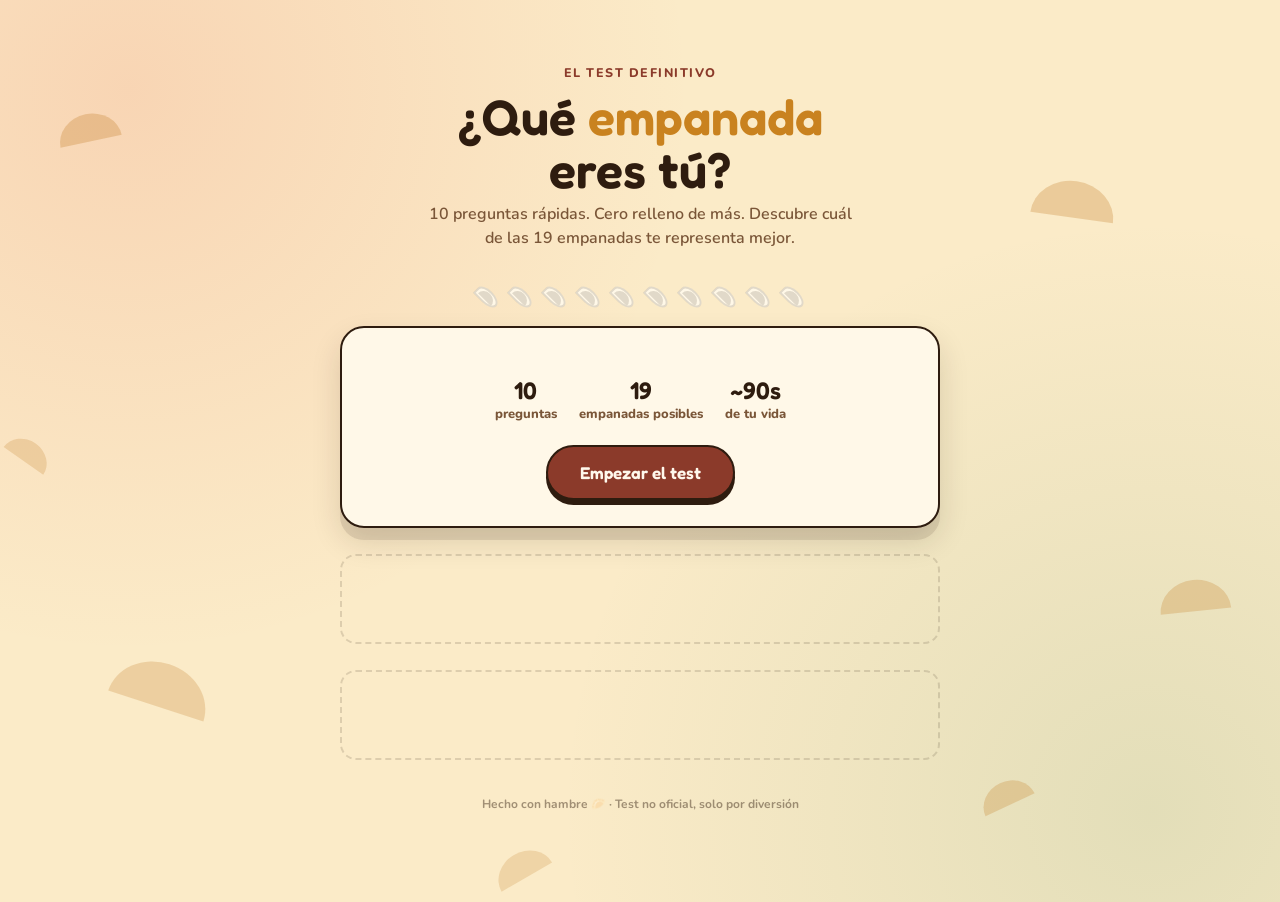
==== index.html @ f6550d1b "Add files via upload" ====
<!DOCTYPE html>
<html lang="es">

<head>
  <meta charset="UTF-8">
  <meta name="viewport" content="width=device-width, initial-scale=1.0">

  <!-- SEO básico -->
  <title>¿Qué empanada eres? | Test rápido de personalidad</title>
  <meta name="description" content="Responde 10 preguntas rápidas y descubre cuál de las 19 empanadas venezolanas eres. Test gratis, sin registro.">
  <meta name="robots" content="index, follow">
  <!-- REEMPLAZA con tu URL real de GitHub Pages -->
  <link rel="canonical" href="https://mrsot0.github.io/test-empanadas/">

  <!-- 💡 ICONOS: Logo en la pestaña y miniatura de búsqueda en Google -->
  <!-- Favicon estándar para la pestaña -->
  <link rel="icon" type="image/x-icon" href="src/favicon.ico">
  <!-- Imagen PNG de alta resolución (mínimo 192x192) que Google usa para la miniatura al buscar -->
  <link rel="icon" type="image/webp" sizes="192x192" href="src/sublogo.webp">
  <!-- Icono para dispositivos Apple -->
  <link rel="apple-touch-icon" href="src/sublogo.webp">

  <!-- Open Graph (WhatsApp, Facebook, etc.) -> Usar rutas absolutas completas -->
  <meta property="og:type" content="website">
  <meta property="og:title" content="¿Qué empanada eres? | Test rápido">
  <meta property="og:description" content="10 preguntas. 19 empanadas posibles. Descubre cuál eres tú.">
  <meta property="og:image" content="https://mrsot0.github.io/test-empanadas/src/og-image.jpg">
  <meta property="og:url" content="https://mrsot0.github.io/test-empanadas/">
  <meta property="og:locale" content="es_VE">

  <!-- Twitter/X Card -->
  <meta name="twitter:card" content="summary_large_image">
  <meta name="twitter:title" content="¿Qué empanada eres?">
  <meta name="twitter:description" content="Test rápido: 10 preguntas, 19 empanadas posibles.">
  <meta name="twitter:image" content="https://mrsot0.github.io/test-empanadas/src/sublogo.webp">

  <!-- Datos estructurados para Google -->
  <script type="application/ld+json">
  {
    "@context": "https://schema.org",
    "@type": "Quiz",
    "name": "¿Qué empanada eres?",
    "description": "Test de personalidad con 10 preguntas para descubrir qué empanada venezolana eres.",
    "inLanguage": "es"
  }
  </script>

  <meta name="google-site-verification" content="AqgWyZ70Gdfn_BX1DehMqq_lkhE69ASDAyVNc72_XP0" />

  <link rel="preconnect" href="https://fonts.googleapis.com">
  <link href="https://fonts.googleapis.com/css2?family=Fredoka:wght@500;600;700&family=Nunito:wght@400;600;700;800&display=swap" rel="stylesheet">
  <link rel="stylesheet" href="css/styles.css">
</head>

<body>

<div class="wrap">

  <header class="hero">
    <div class="eyebrow">El test definitivo</div>
    <h1>¿Qué <em>empanada</em><br>eres tú?</h1>
    <p class="sub">10 preguntas rápidas. Cero relleno de más. Descubre cuál de las 19 empanadas te representa mejor.</p>
  </header>

  <!-- Progreso, estilo repulgue -->
  <div class="repulgue" id="repulgue" aria-hidden="true"></div>

  <main>

    <section class="start" id="screen-start">
      <div class="card">
        <div class="facts">
          <div class="fact"><b>10</b>preguntas</div>
          <div class="fact"><b>19</b>empanadas posibles</div>
          <div class="fact"><b>~90s</b>de tu vida</div>
        </div>
        <button class="btn-primary" id="btn-start">Empezar el test</button>
      </div>
    </section>

    <section class="hidden" id="screen-quiz">
      <div class="card">
        <div class="qcount" id="qcount">Pregunta 1 de 10</div>
        <h2 class="question" id="qtext"></h2>
        <div class="options" id="qoptions"></div>
        <div class="backrow">
          <button class="link-btn hidden" id="btn-back">← Pregunta anterior</button>
        </div>
      </div>
    </section>

    <!-- Anuncio 1: aquí va tu bloque de AdSense u otro proveedor -->
    <div class="ad-slot" id="ad-slot-1">
      <script>
        atOptions = {
          'key' : '608aa8c3456d69749b365cc5ae50fd4a',
          'format' : 'iframe',
          'height' : 90,
          'width' : 728,
          'params' : {}
        };
      </script>
      <script src="https://www.highperformanceformat.com/608aa8c3456d69749b365cc5ae50fd4a/invoke.js"></script>
    </div>

    <section class="hidden result" id="screen-result">
      <div class="card">
        <div class="result-media">
          <img src="" alt="Tu empanada" class="result-img" id="r-img">
        </div>
        
        <div class="result-eyebrow">Eres...</div>
        <div class="result-name" id="r-name"></div>
        <div class="result-match" id="r-match"></div>
        <p class="result-desc" id="r-desc"></p>
        
        <div class="result-actions">
          <button class="btn-primary" id="btn-copy">Copiar resultado</button>
          <button class="btn-secondary" id="btn-restart">Repetir el test</button>
        </div>

        <div class="share-title">¡Comparte tu empanada!</div>
        <div class="share-buttons">
          <a href="#" id="share-wa" target="_blank" class="share-btn wa" rel="noopener">WhatsApp</a>
          <a href="#" id="share-fb" target="_blank" class="share-btn fb" rel="noopener">Facebook</a>
          <a href="#" id="share-tw" target="_blank" class="share-btn tw" rel="noopener">X / Twitter</a>
        </div>
      </div>
    </section>

    <!-- Anuncio 2 -->
    <div class="ad-slot" id="ad-slot-2">
      <script>
        atOptions = {
          'key' : '608aa8c3456d69749b365cc5ae50fd4a',
          'format' : 'iframe',
          'height' : 90,
          'width' : 728,
          'params' : {}
        };
      </script>
      <script src="https://www.highperformanceformat.com/608aa8c3456d69749b365cc5ae50fd4a/invoke.js"></script>
    </div>
    

  </main>

  <footer>Hecho con hambre 🥟 · Test no oficial, solo por diversión</footer>
</div>

<script src="js/data.js"></script>
<script src="js/quiz.js"></script>
</body>

<!-- Ícono de empanada reutilizable -->
<svg style="display:none">
  <symbol id="empanada-icon" viewBox="0 0 60 28">
    <path fill="currentColor" d="M5,24 A25,22 0 0 1 55,24 Z"/>
  </symbol>
</svg>

<!-- Fondo animado -->
<div class="bg-empanadas" aria-hidden="true">
  <svg class="floaty f1"><use href="#empanada-icon"/></svg>
  <svg class="floaty f2"><use href="#empanada-icon"/></svg>
  <svg class="floaty f3"><use href="#empanada-icon"/></svg>
  <svg class="floaty f4"><use href="#empanada-icon"/></svg>
  <svg class="floaty f5"><use href="#empanada-icon"/></svg>
  <svg class="floaty f6"><use href="#empanada-icon"/></svg>
  <svg class="floaty f7"><use href="#empanada-icon"/></svg>
  <svg class="floaty f8"><use href="#empanada-icon"/></svg>
</div>

</html>
---- css/styles.css ----
:root{
  --cream: #FBEBC8;
  --cream-light: #FFF8E8;
  --brown: #2E1C0F;
  --brown-soft: #7a5638;
  --red: #8B3A2A;
  --green: #6B8352;
  --gold: #E8A33D;
  --gold-deep: #C9821F;
  --line: rgba(46,28,15,0.14);
  --radius: 24px;
  --shadow: 0 12px 0 rgba(46,28,15,0.10), 0 14px 30px rgba(46,28,15,0.14);
}

*{box-sizing:border-box;}

html{scroll-behavior:smooth;}

body{
  margin:0;
  background:
    radial-gradient(circle at 10% 10%, rgba(232,80,58,0.14), transparent 40%),
    radial-gradient(circle at 90% 90%, rgba(79,143,91,0.14), transparent 42%),
    var(--cream);
  color:var(--brown);
  font-family:'Nunito', sans-serif;
  min-height:100vh;
  display:flex;
  flex-direction:column;
  align-items:center;
}
.wrap{
  width:100%;
  max-width:640px;
  padding:28px 20px 60px;
}
header.hero{
  text-align:center;
  padding:36px 0 18px;
}
.eyebrow{
  font-family:'Nunito', sans-serif;
  font-weight:800;
  letter-spacing:.12em;
  text-transform:uppercase;
  font-size:12.5px;
  color:var(--red);
}
h1{
  font-family:'Fredoka', sans-serif;
  font-weight:600;
  font-size:clamp(32px, 8vw, 50px);
  line-height:1.05;
  margin:10px 0 6px;
}
h1 em{
  font-style:normal;
  font-weight:600;
  color:var(--gold-deep);
}
.sub{
  font-size:16px;
  color:var(--brown-soft);
  font-weight:600;
  max-width:440px;
  margin:0 auto;
  line-height:1.5;
}

/* Repulgue = borde de la empanada, usado como divisor y barra de progreso */
.repulgue{
  display:flex;
  justify-content:center;
  gap:6px;
  margin:22px 0;
  padding:0 4px;
}
.repulgue .fold{
  width:16px;
  height:16px;
  border-radius:50% 50% 50% 0;
  background:var(--cream-light);
  border:2px solid var(--line);
  transform:rotate(45deg);
  transition:background .25s ease, border-color .25s ease, transform .3s ease;
  flex:0 0 auto;
}
.repulgue .fold.done{
  background:var(--gold);
  border-color:var(--gold-deep);
}
.repulgue .fold.current{
  border-color:var(--red);
  transform:rotate(45deg) scale(1.2);
}

main{width:100%;}

.card{
  background:var(--cream-light);
  border:2px solid var(--brown);
  border-radius:var(--radius);
  box-shadow:var(--shadow);
  padding:30px 26px 26px;
}

.qcount{
  font-family:'Nunito',sans-serif;
  font-weight:800;
  font-size:12.5px;
  letter-spacing:.1em;
  text-transform:uppercase;
  color:var(--brown-soft);
  margin-bottom:10px;
}
.question{
  font-family:'Fredoka', sans-serif;
  font-weight:600;
  font-size:clamp(21px,4.6vw,27px);
  line-height:1.3;
  margin:0 0 20px;
}
.options{
  display:flex;
  flex-direction:column;
  gap:12px;
}
.opt{
  text-align:left;
  background:#fff;
  border:2px solid var(--line);
  border-radius:14px;
  padding:14px 16px;
  font-family:'Nunito',sans-serif;
  font-size:15.5px;
  font-weight:700;
  color:var(--brown);
  cursor:pointer;
  transition:border-color .15s ease, background .15s ease, transform .1s ease, box-shadow .15s ease;
}
.opt:hover{
  border-color:var(--gold-deep);
  background:#fffaf0;
  transform:translateY(-2px);
  box-shadow:0 4px 0 rgba(51,32,15,0.08);
}
.opt:active{transform:translateY(0px); box-shadow:none;}
.opt:focus-visible{
  outline:3px solid var(--red);
  outline-offset:2px;
}
.opt.picked{
  border-color:var(--red);
  background: linear-gradient(0deg, rgba(232,80,58,0.08), rgba(232,80,58,0.08)), #fff;
}

.backrow{
  margin-top:18px;
  display:flex;
  justify-content:flex-start;
}
.link-btn{
  background:none;
  border:none;
  font-family:'Nunito',sans-serif;
  font-weight:800;
  font-size:13.5px;
  color:var(--brown-soft);
  cursor:pointer;
  padding:6px 2px;
  text-decoration:underline;
  text-underline-offset:3px;
}
.link-btn:focus-visible{outline:2px solid var(--red);}

/* Pantalla de inicio */
.start .card{text-align:center;}
.start .facts{
  display:flex;
  justify-content:center;
  gap:22px;
  margin:18px 0 22px;
  flex-wrap:wrap;
}
.fact{
  font-family:'Nunito',sans-serif;
  font-size:13px;
  color:var(--brown-soft);
  font-weight:800;
}
.fact b{
  display:block;
  font-family:'Fredoka',sans-serif;
  font-size:24px;
  color:var(--brown);
  font-weight:600;
}
.btn-primary{
  background:var(--red);
  color:#fff8ec;
  border:2px solid var(--brown);
  font-family:'Fredoka',sans-serif;
  font-weight:600;
  font-size:17px;
  padding:15px 32px;
  border-radius:999px;
  cursor:pointer;
  box-shadow:0 5px 0 var(--brown);
  transition:transform .12s ease, box-shadow .12s ease;
}
.btn-primary:hover{transform:translateY(-2px); box-shadow:0 7px 0 var(--brown);}
.btn-primary:active{transform:translateY(3px); box-shadow:0 2px 0 var(--brown);}
.btn-primary:focus-visible{outline:3px solid var(--green); outline-offset:3px;}

/* Resultado */
.result .card{text-align:center;}
.result-emoji{font-size:68px; line-height:1; margin-bottom:6px;}
.result-eyebrow{
  font-family:'Nunito',sans-serif;
  font-weight:800;
  letter-spacing:.12em;
  text-transform:uppercase;
  font-size:12px;
  color:var(--green);
}
.result-name{
  font-family:'Fredoka',sans-serif;
  font-weight:600;
  font-size:clamp(30px,7vw,44px);
  margin:6px 0 4px;
}
.result-match{
  font-family:'Nunito',sans-serif;
  font-size:13.5px;
  font-weight:800;
  color:var(--gold-deep);
  margin-bottom:16px;
}
.result-desc{
  font-size:16.5px;
  font-weight:600;
  line-height:1.6;
  color:var(--brown);
  max-width:460px;
  margin:0 auto 22px;
}
.result-actions{
  display:flex;
  justify-content:center;
  gap:12px;
  flex-wrap:wrap;
}
.btn-secondary{
  background:#fff;
  border:2px solid var(--brown);
  color:var(--brown);
  font-family:'Fredoka',sans-serif;
  font-weight:600;
  font-size:15px;
  padding:12px 22px;
  border-radius:999px;
  cursor:pointer;
  box-shadow:0 4px 0 var(--brown);
  transition:transform .12s ease, box-shadow .12s ease;
}
.btn-secondary:hover{transform:translateY(-2px); box-shadow:0 6px 0 var(--brown);}
.btn-secondary:active{transform:translateY(2px); box-shadow:0 1px 0 var(--brown);}
.btn-secondary:focus-visible{outline:3px solid var(--red);}

/* Espacios de anuncios */
.ad-slot{
  width:100%;
  margin:26px 0;
  padding:14px;
  border:2px dashed var(--line);
  border-radius:16px;
  text-align:center;
  font-family:'Nunito',sans-serif;
  font-weight:700;
  font-size:11.5px;
  letter-spacing:.06em;
  text-transform:uppercase;
  color:rgba(51,32,15,0.4);
  min-height:90px;
  display:flex;
  align-items:center;
  justify-content:center;
}

footer{
  text-align:center;
  font-family:'Nunito',sans-serif;
  font-weight:700;
  font-size:12px;
  color:rgba(51,32,15,0.45);
  padding:10px 20px 30px;
}

@media (prefers-reduced-motion: reduce){
  *{transition:none !important; scroll-behavior:auto !important;}
}

.hidden{display:none !important;}


.bg-empanadas{
  position:fixed;
  inset:0;
  overflow:hidden;
  z-index:-1;
  pointer-events:none;
}
.floaty{
  position:absolute;
  width:90px;
  height:auto;
  color:#C98A3B;      /* color empanada fijo, no depende del tema */
  animation: drift 22s ease-in-out infinite alternate;
}
.floaty path{ fill: currentColor; }

.f1{ top:6%;  left:4%;  width:75px;  opacity:.34; transform:rotate(-12deg);  animation-duration:19s; }
.f2{ top:68%; left:8%;  width:120px; opacity:.28; transform:rotate(18deg);   animation-duration:26s; animation-delay:-4s; }
.f3{ top:14%; left:80%; width:100px; opacity:.32; transform:rotate(8deg);    animation-duration:23s; animation-delay:-9s; }
.f4{ top:80%; left:76%; width:65px;  opacity:.30; transform:rotate(-25deg); animation-duration:20s; animation-delay:-2s; }
.f5{ top:42%; left:0%;  width:58px;  opacity:.26; transform:rotate(35deg);  animation-duration:28s; animation-delay:-12s; }
.f6{ top:58%; left:90%; width:85px;  opacity:.30; transform:rotate(-6deg);  animation-duration:24s; animation-delay:-7s; }
.f7{ top:30%; left:42%; width:50px;  opacity:.20; transform:rotate(15deg);  animation-duration:21s; animation-delay:-15s; }
.f8{ top:88%; left:38%; width:70px;  opacity:.24; transform:rotate(-30deg); animation-duration:25s; animation-delay:-6s; }

@keyframes drift{
  0%   { transform: translate(0,0) rotate(0deg); }
  50%  { transform: translate(18px,-26px) rotate(8deg); }
  100% { transform: translate(-14px,16px) rotate(-6deg); }
}

/* Progreso con íconos de empanada en vez de puntos */
.repulgue{
  display:flex;
  justify-content:center;
  gap:8px;
  margin:22px 0;
  padding:0 4px;
  flex-wrap:wrap;
}
.repulgue .fold{
  width:26px;
  height:auto;
  color: var(--line);
  transition: color .3s ease, transform .3s ease;
}
.repulgue .fold path{
  fill: currentColor;
  stroke: var(--brown-soft);
  stroke-width: 1.5;
}
.repulgue .fold.done{
  color: var(--gold);
}
.repulgue .fold.done path{ stroke: var(--gold-deep); }
.repulgue .fold.current{
  color: var(--red);
  transform: scale(1.25);
}
.repulgue .fold.current path{ stroke: var(--brown); }

@media (prefers-reduced-motion: reduce){
  .floaty{ animation: none !important; }

}


/* Sección de compartir en resultados */
.share-title {
  text-align: center;
  font-family: 'Fredoka', sans-serif;
  font-weight: 600;
  font-size: 16px;
  margin: 24px 0 12px;
  color: var(--brown-soft);
}

.share-buttons {
  display: flex;
  justify-content: center;
  gap: 10px;
  flex-wrap: wrap;
}

.share-btn {
  font-family: 'Fredoka', sans-serif;
  font-weight: 600;
  font-size: 14px;
  text-decoration: none;
  padding: 10px 18px;
  border-radius: 999px;
  border: 2px solid var(--brown);
  color: #fff;
  cursor: pointer;
  box-shadow: 0 4px 0 var(--brown);
  transition: transform .12s ease, box-shadow .12s ease;
}

.share-btn:hover {
  transform: translateY(-2px);
}

.share-btn:active {
  transform: translateY(2px);
  box-shadow: 0 1px 0 var(--brown);
}

/* Colores de marca adaptados a la paleta */
.share-btn.wa { background-color: #25D366; color: #fff; }
.share-btn.fb { background-color: #1877F2; color: #fff; }
.share-btn.tw { background-color: #000000; color: #fff; } /* Estilo X moderno */


/* Contenedor centrado para la imagen de la empanada */
.result-media {
  margin: 0 auto 20px auto;
  display: flex;
  justify-content: center;
  align-items: center;
  width: 100%;
}

/* Tamaño fijo controlado y responsivo para la empanada */
.result-img {
  width: 100%;
  /* Tamaño máximo ideal: compacto en escritorio, adaptable en móviles */
  max-width: 200px; 
  height: 200px; /* Forzamos un formato cuadrado uniforme */
  
  border-radius: 20px; /* Bordes redondeados en armonía con tus tarjetas */
  border: 3px solid var(--brown); /* Línea externa característica del estilo */
  box-shadow: 0 6px 0 rgba(46, 28, 15, 0.12); /* Sombra plana (flat design) */
  
  /* Evita que la imagen se deforme al forzar el alto y ancho */
  object-fit: cover; 
  object-position: center;
  
  background-color: var(--cream-light); /* Fondo de seguridad mientras carga */
  transition: transform 0.3s ease;
}

/* Efecto sutil al pasar el cursor (solo desktop) */
.result-img:hover {
  transform: scale(1.03);
}
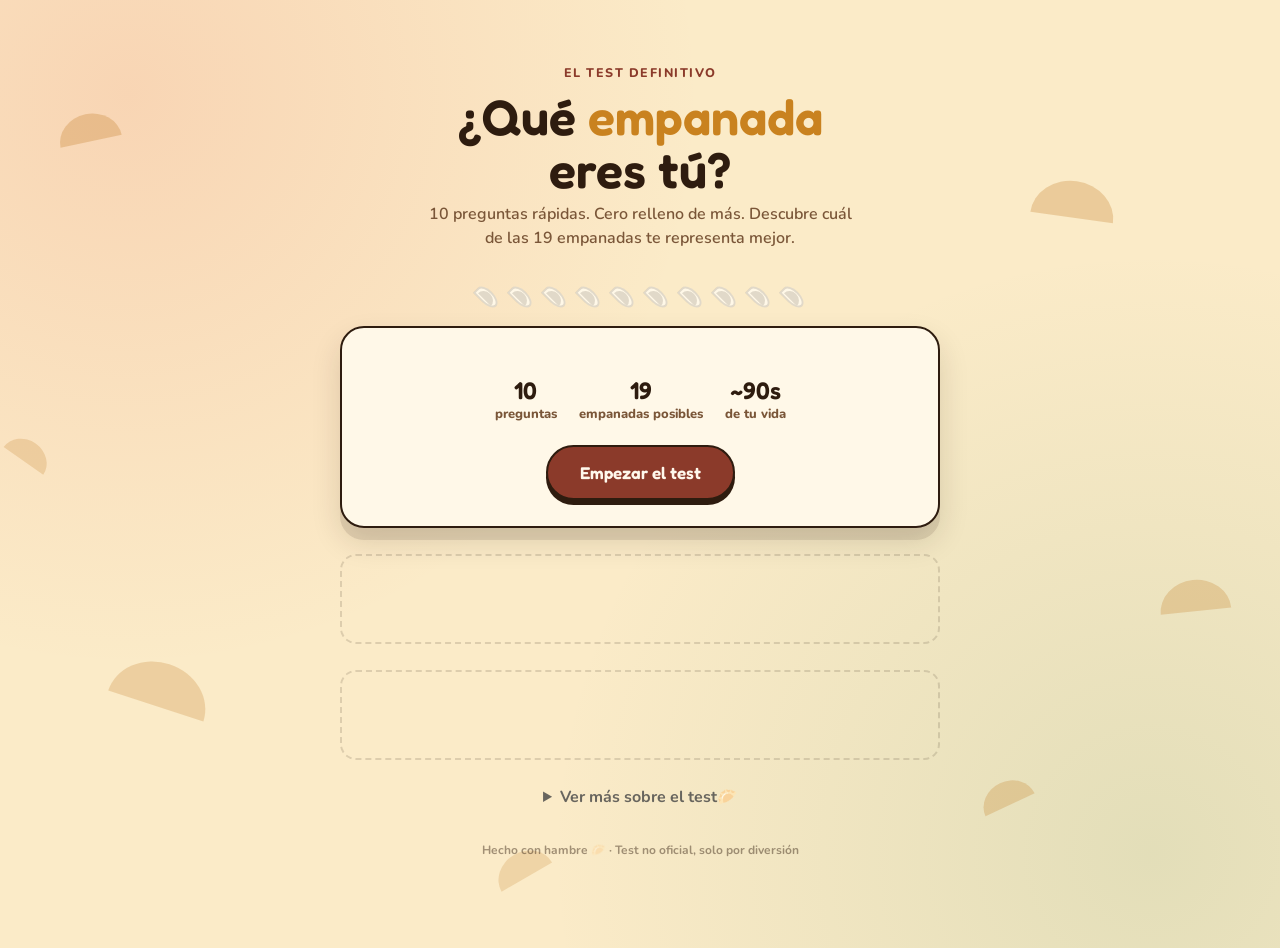
==== commit 56924ef4: "Add files via upload" ====
--- a/index.html
+++ b/index.html
@@ -7,7 +7,7 @@
 
   <!-- SEO básico -->
   <title>¿Qué empanada eres? | Test rápido de personalidad</title>
-  <meta name="description" content="Responde 10 preguntas rápidas y descubre cuál de las 19 empanadas venezolanas eres. Test gratis, sin registro.">
+  <meta name="description" content="¿Quieres saber qué empanada soy? Responde este divertido test de personalidad de 10 preguntas y descubre cuál de las 19 empanadas venezolanas eres.">
   <meta name="robots" content="index, follow">
   <!-- REEMPLAZA con tu URL real de GitHub Pages -->
   <link rel="canonical" href="https://mrsot0.github.io/test-empanadas/">
@@ -16,15 +16,17 @@
   <!-- Favicon estándar para la pestaña -->
   <link rel="icon" type="image/x-icon" href="src/favicon.ico">
   <!-- Imagen PNG de alta resolución (mínimo 192x192) que Google usa para la miniatura al buscar -->
-  <link rel="icon" type="image/webp" sizes="192x192" href="src/sublogo.webp">
+  <link rel="icon" type="image/webp" sizes="192x192" href="src/favicon192x192.png">
   <!-- Icono para dispositivos Apple -->
-  <link rel="apple-touch-icon" href="src/sublogo.webp">
+  <link rel="apple-touch-icon" href="src/favicon192x192.png">
+
+  <link rel="icon" type="image/png" sizes="32x32" href="src/favicon.png">
 
   <!-- Open Graph (WhatsApp, Facebook, etc.) -> Usar rutas absolutas completas -->
   <meta property="og:type" content="website">
-  <meta property="og:title" content="¿Qué empanada eres? | Test rápido">
-  <meta property="og:description" content="10 preguntas. 19 empanadas posibles. Descubre cuál eres tú.">
-  <meta property="og:image" content="https://mrsot0.github.io/test-empanadas/src/og-image.jpg">
+  <meta property="og:title" content="¿Qué empanada eres? | Test de Personalidad Venezolano">
+  <meta property="og:description" content="Un divertido juego interactivo de 10 preguntas para descubrir cuál de las 19 empanadas venezolanas se adapta mejor a tu forma de ser.">
+  <meta property="og:image" content="https://mrsot0.github.io/test-empanadas/src/favicon192x192.png">
   <meta property="og:url" content="https://mrsot0.github.io/test-empanadas/">
   <meta property="og:locale" content="es_VE">
 
@@ -32,16 +34,25 @@
   <meta name="twitter:card" content="summary_large_image">
   <meta name="twitter:title" content="¿Qué empanada eres?">
   <meta name="twitter:description" content="Test rápido: 10 preguntas, 19 empanadas posibles.">
-  <meta name="twitter:image" content="https://mrsot0.github.io/test-empanadas/src/sublogo.webp">
+  <meta name="twitter:image" content="https://mrsot0.github.io/test-empanadas/src/favicon192x192.png">
 
   <!-- Datos estructurados para Google -->
   <script type="application/ld+json">
-  {
+    {
     "@context": "https://schema.org",
     "@type": "Quiz",
-    "name": "¿Qué empanada eres?",
-    "description": "Test de personalidad con 10 preguntas para descubrir qué empanada venezolana eres.",
-    "inLanguage": "es"
+    "name": "¿Qué empanada eres? | Test de Personalidad Venezolano",
+    "description": "Un divertido juego interactivo de 10 preguntas para descubrir cuál de las 19 empanadas venezolanas se adapta mejor a tu forma de ser.",
+    "inLanguage": "es",
+    "author": {
+      "@type": "Person",
+      "name": "mrsot0"
+    },
+    "educationalAlignment": {
+      "@type": "AlignmentObject",
+      "alignmentType": "cultural",
+      "educationalFramework": "Cultura Venezolana"
+    }
   }
   </script>
 
@@ -144,9 +155,14 @@
     
 
   </main>
-
+    <details style="margin: 24px auto; max-width: 600px; font-family: 'Nunito', sans-serif; opacity: 0.8; cursor: pointer; text-align: center;">
+    <summary style="font-weight: 700; color: #444;">Ver más sobre el test🥟</summary>
+    <p style="padding: 12px; font-size: 0.95rem; text-align: left; line-height: 1.5; color: #555; text-align: justify;">
+      La empanada es un pilar de la gastronomía venezolana. Este test de personalidad analiza tus respuestas para emparejarte 
+      con una de las 19 empanadas más icónicas de Venezuela, como la empanada de carne mechada, la clásica de papa, la empanada de camarón, pabellón o incluso ¡la mítica empanada de aire!
+    </p>
+  </details>
   <footer>Hecho con hambre 🥟 · Test no oficial, solo por diversión</footer>
-</div>
 
 <script src="js/data.js"></script>
 <script src="js/quiz.js"></script>
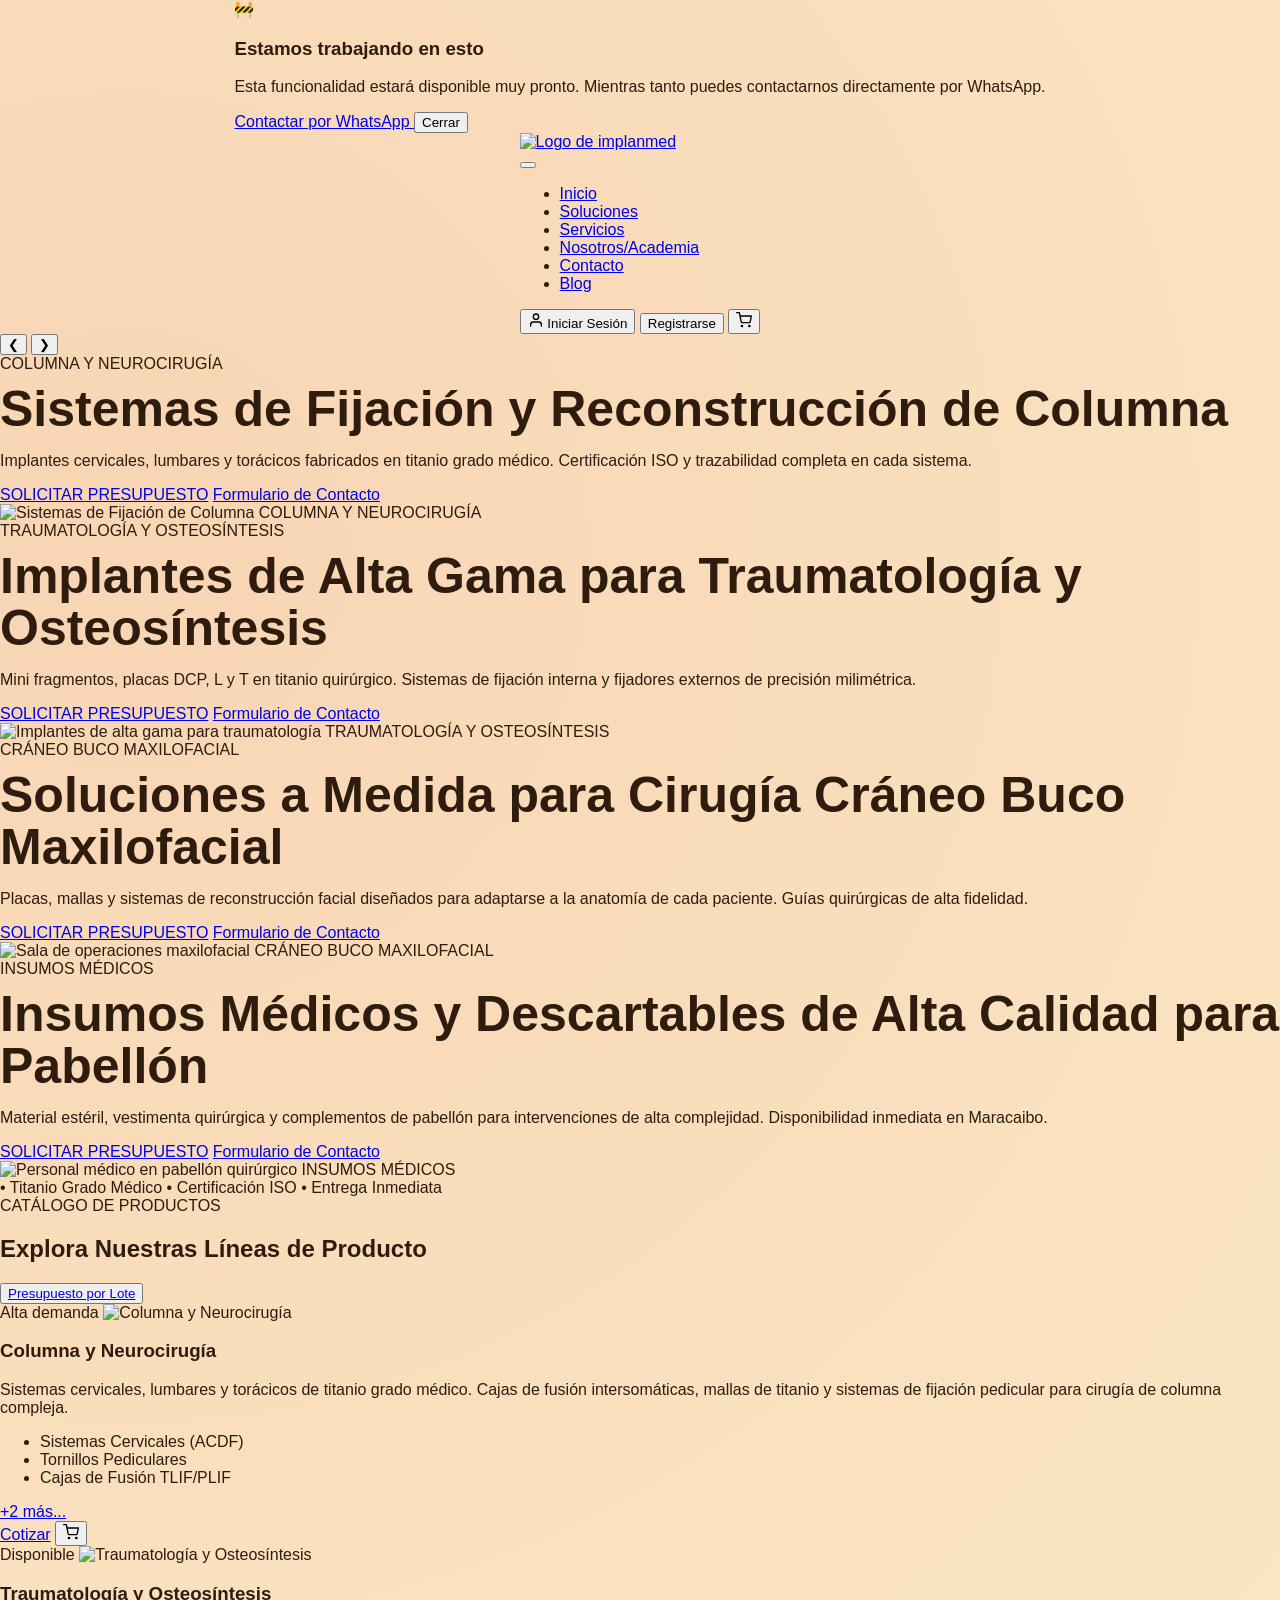
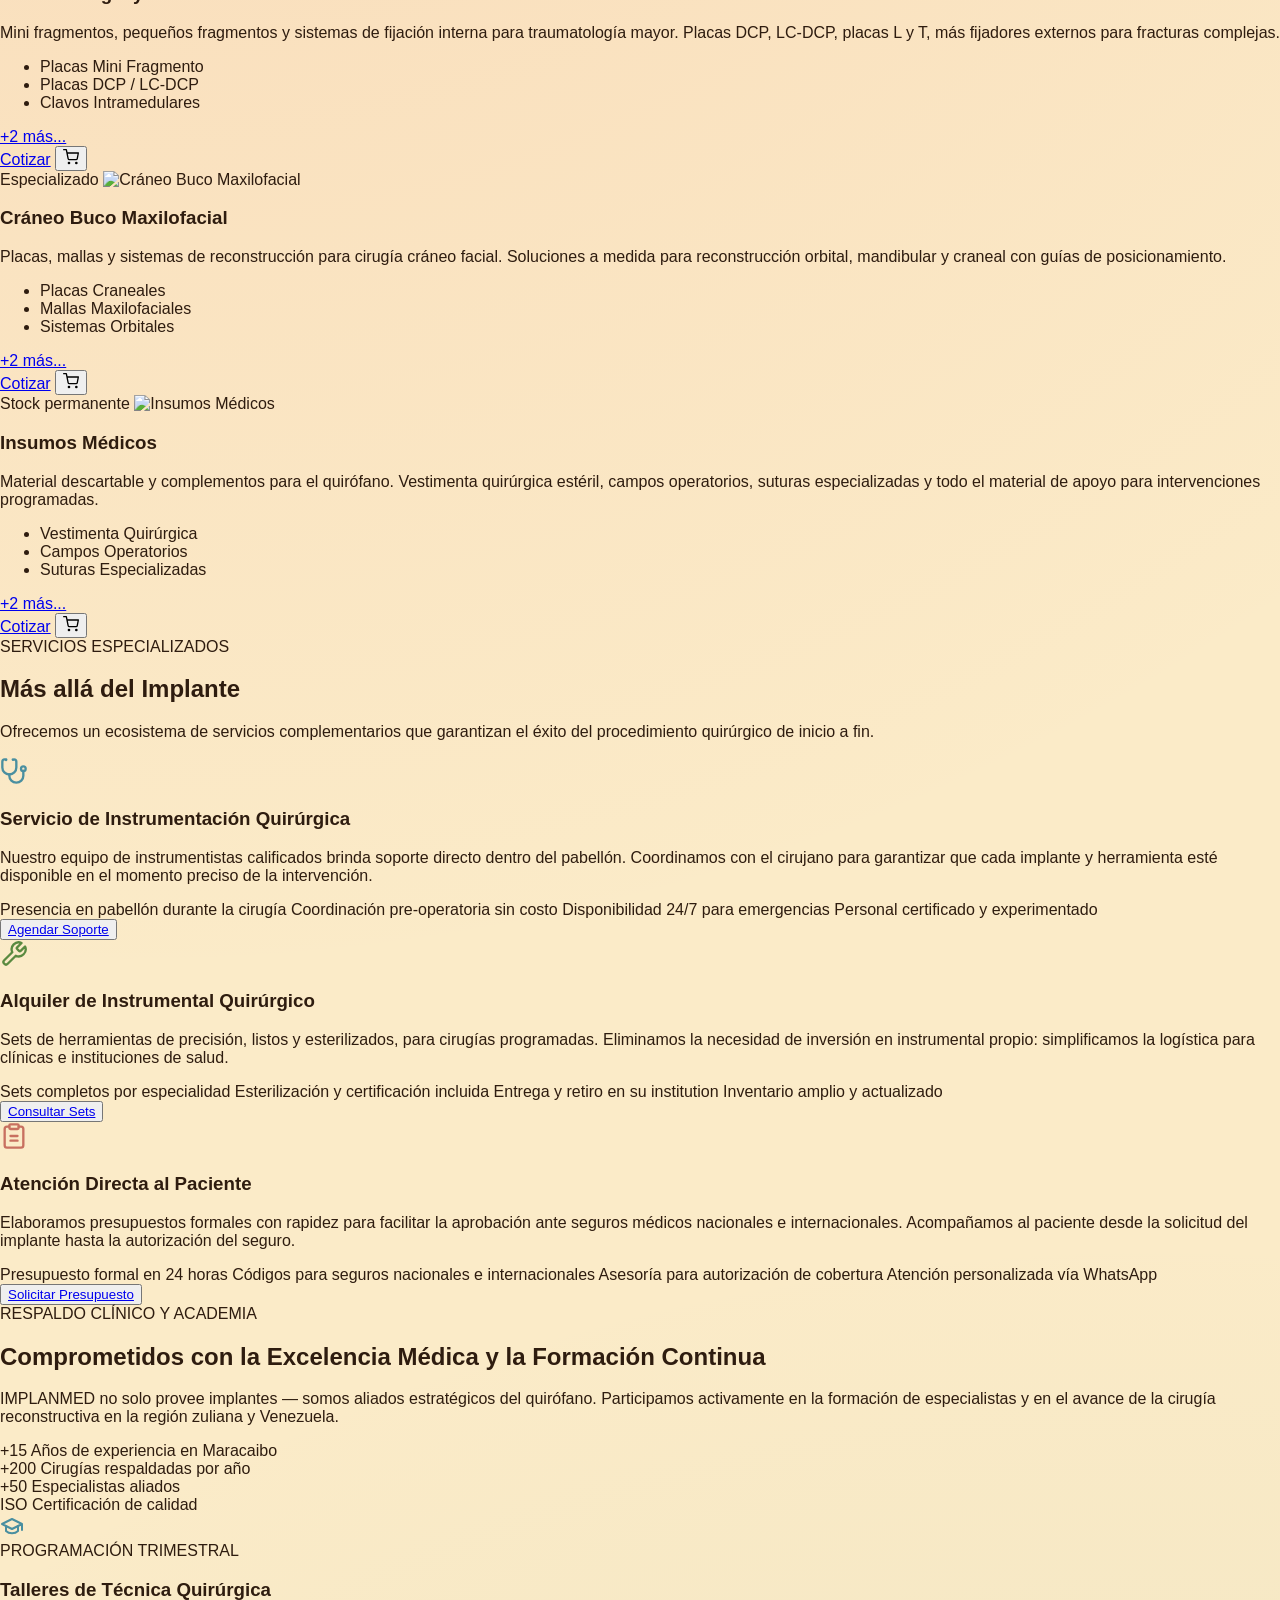
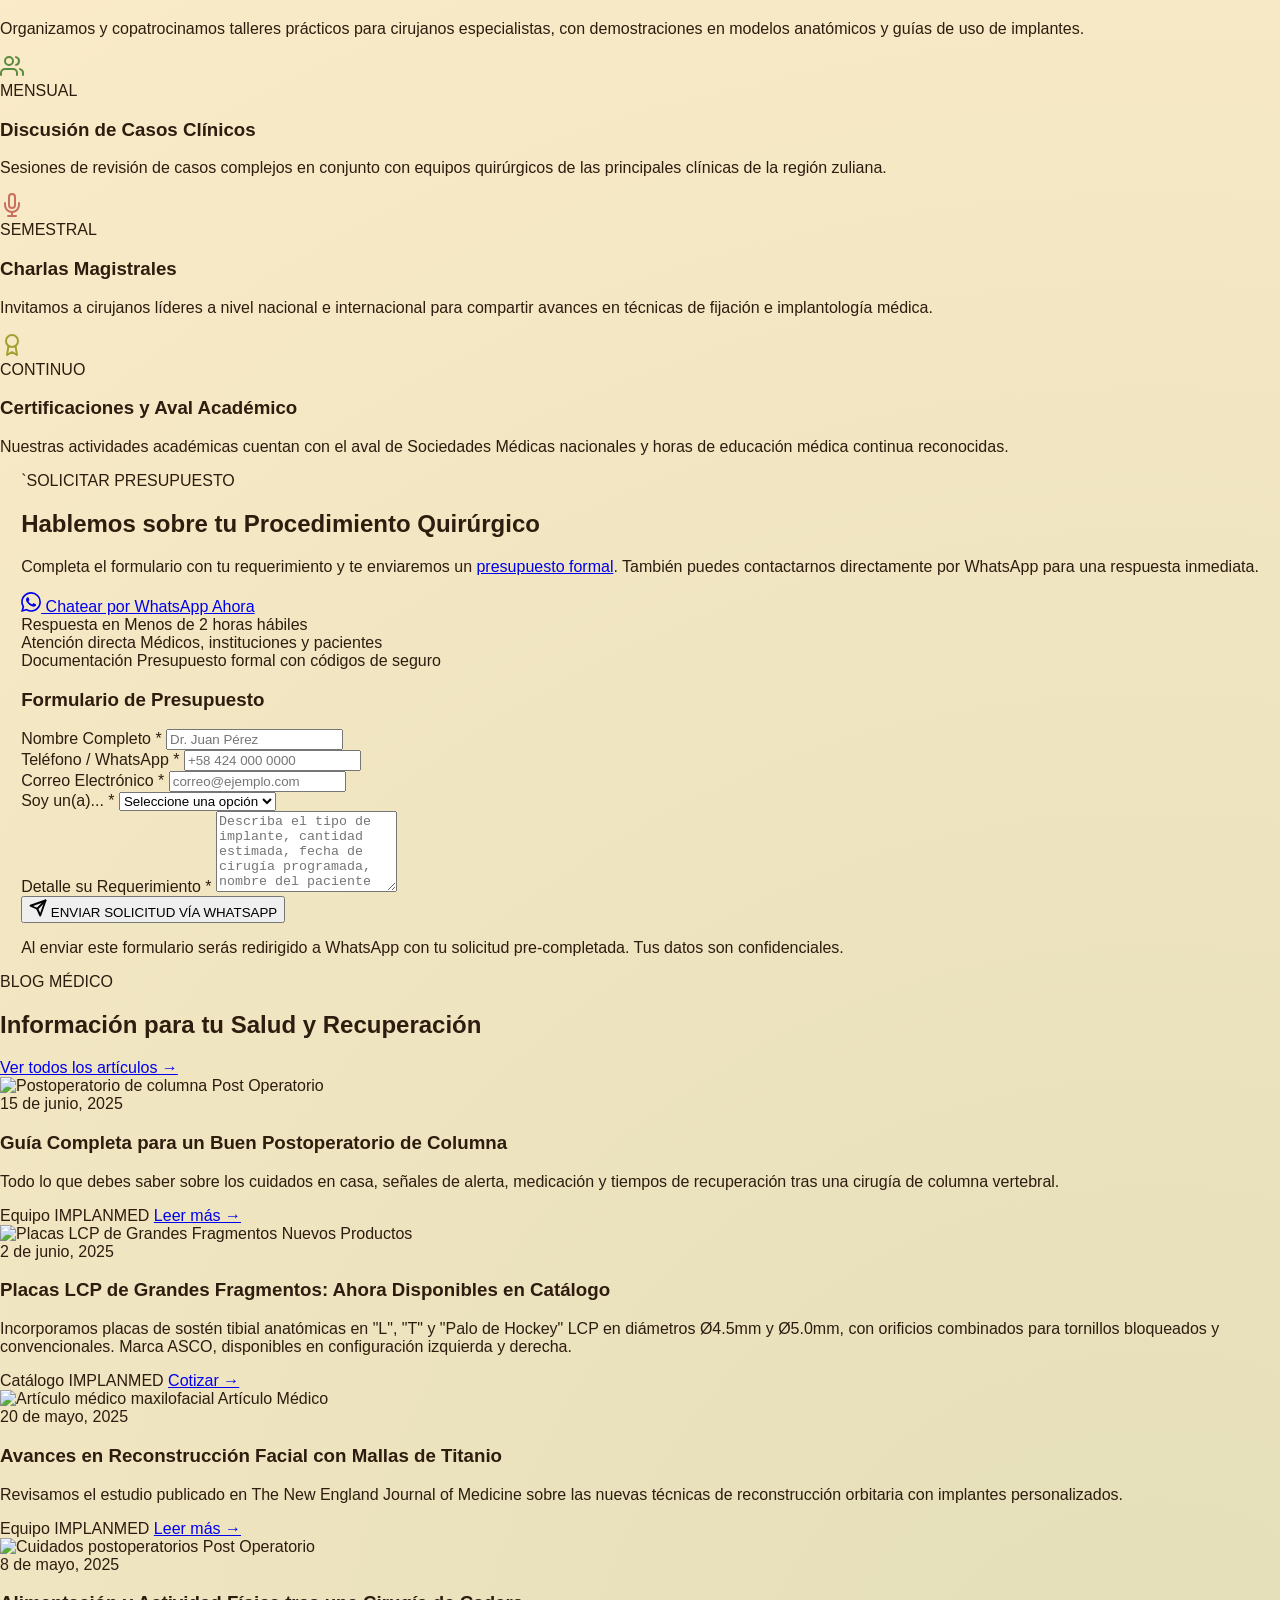
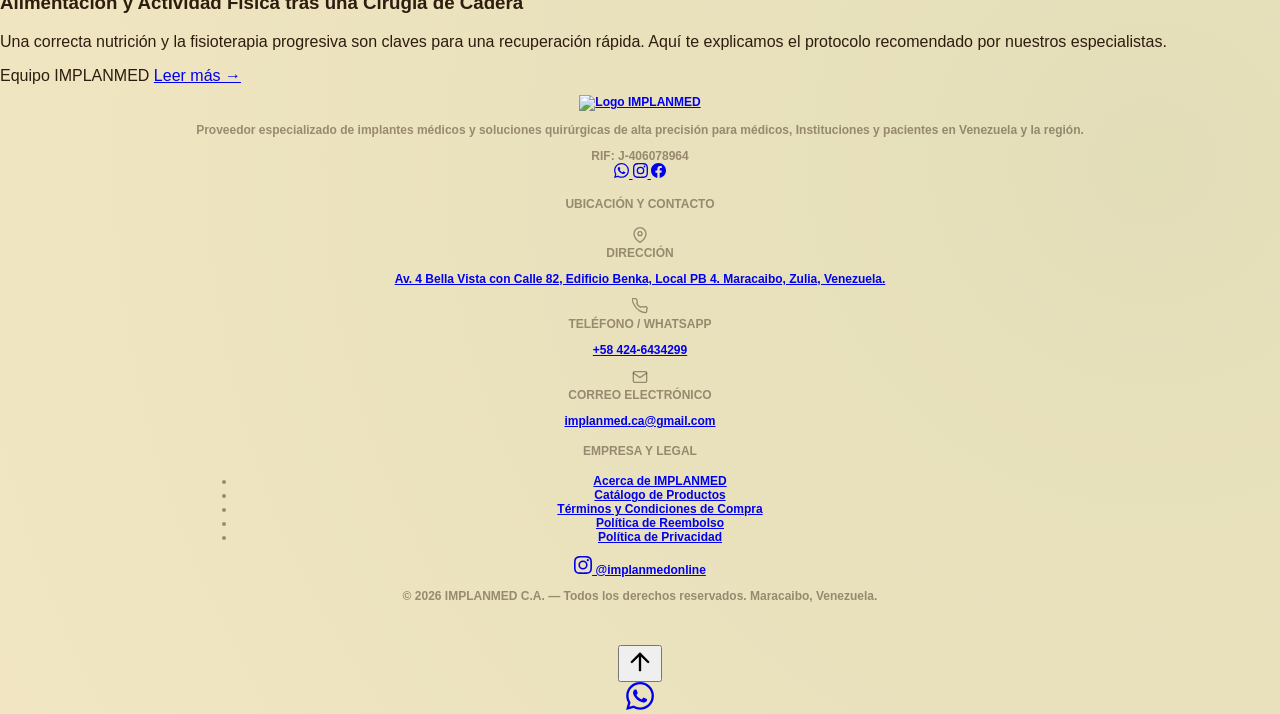
==== commit 5e3c5578: "Add files via upload" ====
--- a/index.html
+++ b/index.html
@@ -1,190 +1,830 @@
 <!DOCTYPE html>
 <html lang="es">
-
 <head>
-  <meta charset="UTF-8">
-  <meta name="viewport" content="width=device-width, initial-scale=1.0">
-
-  <!-- SEO básico -->
-  <title>¿Qué empanada eres? | Test rápido de personalidad</title>
-  <meta name="description" content="¿Quieres saber qué empanada soy? Responde este divertido test de personalidad de 10 preguntas y descubre cuál de las 19 empanadas venezolanas eres.">
-  <meta name="robots" content="index, follow">
-  <!-- REEMPLAZA con tu URL real de GitHub Pages -->
-  <link rel="canonical" href="https://mrsot0.github.io/test-empanadas/">
-
-  <!-- 💡 ICONOS: Logo en la pestaña y miniatura de búsqueda en Google -->
-  <!-- Favicon estándar para la pestaña -->
-  <link rel="icon" type="image/x-icon" href="src/favicon.ico">
-  <!-- Imagen PNG de alta resolución (mínimo 192x192) que Google usa para la miniatura al buscar -->
-  <link rel="icon" type="image/webp" sizes="192x192" href="src/favicon192x192.png">
-  <!-- Icono para dispositivos Apple -->
-  <link rel="apple-touch-icon" href="src/favicon192x192.png">
-
-  <link rel="icon" type="image/png" sizes="32x32" href="src/favicon.png">
-
-  <!-- Open Graph (WhatsApp, Facebook, etc.) -> Usar rutas absolutas completas -->
-  <meta property="og:type" content="website">
-  <meta property="og:title" content="¿Qué empanada eres? | Test de Personalidad Venezolano">
-  <meta property="og:description" content="Un divertido juego interactivo de 10 preguntas para descubrir cuál de las 19 empanadas venezolanas se adapta mejor a tu forma de ser.">
-  <meta property="og:image" content="https://mrsot0.github.io/test-empanadas/src/favicon192x192.png">
-  <meta property="og:url" content="https://mrsot0.github.io/test-empanadas/">
-  <meta property="og:locale" content="es_VE">
-
-  <!-- Twitter/X Card -->
-  <meta name="twitter:card" content="summary_large_image">
-  <meta name="twitter:title" content="¿Qué empanada eres?">
-  <meta name="twitter:description" content="Test rápido: 10 preguntas, 19 empanadas posibles.">
-  <meta name="twitter:image" content="https://mrsot0.github.io/test-empanadas/src/favicon192x192.png">
-
-  <!-- Datos estructurados para Google -->
-  <script type="application/ld+json">
-    {
-    "@context": "https://schema.org",
-    "@type": "Quiz",
-    "name": "¿Qué empanada eres? | Test de Personalidad Venezolano",
-    "description": "Un divertido juego interactivo de 10 preguntas para descubrir cuál de las 19 empanadas venezolanas se adapta mejor a tu forma de ser.",
-    "inLanguage": "es",
-    "author": {
-      "@type": "Person",
-      "name": "mrsot0"
-    },
-    "educationalAlignment": {
-      "@type": "AlignmentObject",
-      "alignmentType": "cultural",
-      "educationalFramework": "Cultura Venezolana"
-    }
-  }
-  </script>
-
-  <meta name="google-site-verification" content="AqgWyZ70Gdfn_BX1DehMqq_lkhE69ASDAyVNc72_XP0" />
-
-  <link rel="preconnect" href="https://fonts.googleapis.com">
-  <link href="https://fonts.googleapis.com/css2?family=Fredoka:wght@500;600;700&family=Nunito:wght@400;600;700;800&display=swap" rel="stylesheet">
-  <link rel="stylesheet" href="css/styles.css">
+    <meta charset="UTF-8">
+    <meta name="viewport" content="width=device-width, initial-scale=1.0">
+    <link rel="icon" type="image/x-icon" href="img/favicon.ico">
+
+    <!-- SEO BÁSICO -->
+    <title>Implanmed | Implantes Médicos y Quirúrgicos en Venezuela</title>
+    <meta name="description" content="IMPLANMED C.A. — Proveedor especializado de implantes médicos y quirúrgicos en Venezuela. Columna, traumatología, maxilofacial e insumos médicos de alta calidad con certificación ISO.">
+    <meta name="keywords" content="implantes médicos Venezuela, implantes quirúrgicos Maracaibo, columna vertebral, traumatología, osteosíntesis, cráneo maxilofacial, insumos médicos">
+    <meta name="author" content="IMPLANMED C.A.">
+    <meta name="robots" content="index, follow">
+    <link rel="canonical" href="https://mrsot0.github.io/implanmed/">
+
+    <!-- OPEN GRAPH (WhatsApp, redes sociales) -->
+    <meta property="og:title" content="IMPLANMED — Implantes Médicos Quirúrgicos">
+    <meta property="og:description" content="Proveedor especializado de implantes médicos y soluciones quirúrgicas de alta precisión en Venezuela.">
+    <meta property="og:image" content="https://mrsot0.github.io/implanmed/img/favicon.jpg">
+    <meta property="og:image:width" content="1200">
+    <meta property="og:image:height" content="630">
+    <meta property="og:url" content="https://mrsot0.github.io/implanmed/">
+    <meta property="og:type" content="website">
+    <meta property="og:locale" content="es_VE">
+
+    <!-- TWITTER CARD -->
+    <meta name="twitter:card" content="summary_large_image">
+    <meta name="twitter:title" content="IMPLANMED — Implantes Médicos Quirúrgicos">
+    <meta name="twitter:description" content="Implantes médicos y quirúrgicos de alta calidad en Venezuela.">
+    <meta name="twitter:image" content="https://mrsot0.github.io/implanmed/img/logo.webp">
+
+    <!-- ARCHIVOS -->
+    <link rel="stylesheet" href="css/styles.css">
+    <script src="js/script.js" defer></script>
+
+    <meta name="description" content="IMPLANMED C.A. — Proveedor especializado de implantes médicos y quirúrgicos en Venezuela. Columna, traumatología, maxilofacial e insumos médicos con certificación ISO. Maracaibo, Zulia.">
+    <meta property="og:image" content="https://mrsot0.github.io/implanmed/img/favicon.jpg">
 </head>
 
+<!-- POPUP "EN CONSTRUCCIÓN" -->
+<div class="popup-construccion" id="popup-construccion">
+    <div class="popup-construccion-card">
+        <div class="popup-construccion-icono">🚧</div>
+        <h3 class="popup-construccion-titulo">Estamos trabajando en esto</h3>
+        <p class="popup-construccion-texto">Esta funcionalidad estará disponible muy pronto. Mientras tanto puedes contactarnos directamente por WhatsApp.</p>
+        <div class="popup-construccion-botones">
+            <a href="https://wa.me/584246434299" target="_blank" class="popup-btn-whatsapp">
+                Contactar por WhatsApp
+            </a>
+            <button class="popup-btn-cerrar" id="popup-cerrar">Cerrar</button>
+        </div>
+    </div>
+</div>
+
 <body>
-
-<div class="wrap">
-
-  <header class="hero">
-    <div class="eyebrow">El test definitivo</div>
-    <h1>¿Qué <em>empanada</em><br>eres tú?</h1>
-    <p class="sub">10 preguntas rápidas. Cero relleno de más. Descubre cuál de las 19 empanadas te representa mejor.</p>
-  </header>
-
-  <!-- Progreso, estilo repulgue -->
-  <div class="repulgue" id="repulgue" aria-hidden="true"></div>
-
-  <main>
-
-    <section class="start" id="screen-start">
-      <div class="card">
-        <div class="facts">
-          <div class="fact"><b>10</b>preguntas</div>
-          <div class="fact"><b>19</b>empanadas posibles</div>
-          <div class="fact"><b>~90s</b>de tu vida</div>
-        </div>
-        <button class="btn-primary" id="btn-start">Empezar el test</button>
-      </div>
+    <nav class="navbar">
+        <div class="nav-logo">
+            <a href="index.html">
+                <img src="img/logo.webp" alt="Logo de implanmed" class="logo" width="160" height="50">
+            </a> 
+        </div>
+
+        <button class="nav-menu-toggle" id="menu-toggle" aria-label="Abrir menú">
+            <span></span>
+            <span></span>
+            <span></span>
+        </button>
+
+        <ul class="nav-links" id="nav-links"> <li><a href="#inicio">Inicio</a></li>
+            <li><a href="#soluciones">Soluciones</a></li>
+            <li><a href="#servicios">Servicios</a></li>
+            <li><a href="#academia">Nosotros/Academia</a></li>
+            <li><a href="#contacto">Contacto</a></li>
+            <li><a href="#blog">Blog</a></li>
+        </ul>
+
+        <div class="nav-acciones">
+        <button class="btn-login" id="abrir-login">
+                <svg xmlns="http://www.w3.org/2000/svg" width="16" height="16" viewBox="0 0 24 24" fill="none" stroke="currentColor" stroke-width="2" stroke-linecap="round" stroke-linejoin="round">
+                    <path d="M20 21v-2a4 4 0 0 0-4-4H8a4 4 0 0 0-4 4v2"/>
+                    <circle cx="12" cy="7" r="4"/>
+                </svg>
+                Iniciar Sesión
+            </button>
+            <button class="btn-registro" id="abrir-registro">Registrarse</button>
+    
+            <button class="btn-carrito" id="abrir-carrito" aria-label="Ver carrito">
+                <svg xmlns="http://www.w3.org/2000/svg" width="16" height="16" viewBox="0 0 24 24" fill="none" stroke="currentColor" stroke-width="2" stroke-linecap="round" stroke-linejoin="round">
+                    <circle cx="9" cy="21" r="1"/><circle cx="20" cy="21" r="1"/>
+                    <path d="M1 1h4l2.68 13.39a2 2 0 0 0 2 1.61h9.72a2 2 0 0 0 2-1.61L23 6H6"/>
+                </svg>
+            </button>
+        </div>
+    </nav>
+
+    <main id="inicio" class="hero-seccion-global">
+    
+        <button class="carrusel-btn btn-izq" id="retroceder" aria-label="Anterior">❮</button>
+        <button class="carrusel-btn btn-der" id="avanzar" aria-label="Siguiente">❯</button>
+
+        <div class="carrusel-ventana-global">
+            
+            <div class="carrusel-track" id="track">
+                
+                <div class="carrusel-slide">
+                    <div class="hero-contenido">
+                        <span class="hero-badge badge-azul"> COLUMNA Y NEUROCIRUGÍA</span>
+                        <h1 class="hero-titulo">Sistemas de Fijación y Reconstrucción de Columna</h1>
+                        <p class="hero-descripcion">
+                            Implantes cervicales, lumbares y torácicos fabricados en titanio grado médico. Certificación ISO y trazabilidad completa en cada sistema.
+                        </p>
+                        <div class="hero-botones">
+                            <a class="btn-cta-morado" href="https://wa.me/584246434299" target="_blank">SOLICITAR PRESUPUESTO</a>
+                            <a class="btn-cta-transparente" href="#contacto">Formulario de Contacto</a>
+                        </div>
+                    </div>
+                    <div class="hero-imagen-wrapper">
+                        <img src="img/columna-neuro.webp" alt="Sistemas de Fijación de Columna" fetchpriority="high" width="600" height="420">
+                        <span class="slide-tag tag-azul">COLUMNA Y NEUROCIRUGÍA</span>
+                    </div>
+                </div>
+
+                <div class="carrusel-slide">
+                    <div class="hero-contenido">
+                        <span class="hero-badge badge-verde"> TRAUMATOLOGÍA Y OSTEOSÍNTESIS</span>
+                        <h1 class="hero-titulo">Implantes de Alta Gama para Traumatología y Osteosíntesis</h1>
+                        <p class="hero-descripcion">
+                            Mini fragmentos, placas DCP, L y T en titanio quirúrgico. Sistemas de fijación interna y fijadores externos de precisión milimétrica.
+                        </p>
+                        <div class="hero-botones">
+                            <a class="btn-cta-morado" href="https://wa.me/584246434299" target="_blank">SOLICITAR PRESUPUESTO</a>
+                            <a class="btn-cta-transparente" href="#contacto">Formulario de Contacto</a>
+                        </div>
+                    </div>
+                    <div class="hero-imagen-wrapper">
+                        <img src="img/traumatologia.webp" alt="Implantes de alta gama para traumatología" fetchpriority="high" width="600" height="420">
+                        <span class="slide-tag tag-verde">TRAUMATOLOGÍA Y OSTEOSÍNTESIS</span>
+                    </div>
+                </div>
+
+                <div class="carrusel-slide">
+                    <div class="hero-contenido">
+                        <span class="hero-badge badge-coral"> CRÁNEO BUCO MAXILOFACIAL</span>
+                        <h1 class="hero-titulo">Soluciones a Medida para Cirugía Cráneo Buco Maxilofacial</h1>
+                        <p class="hero-descripcion">
+                            Placas, mallas y sistemas de reconstrucción facial diseñados para adaptarse a la anatomía de cada paciente. Guías quirúrgicas de alta fidelidad.
+                        </p>
+                        <div class="hero-botones">
+                            <a class="btn-cta-morado" href="https://wa.me/584246434299" target="_blank">SOLICITAR PRESUPUESTO</a>
+                            <a class="btn-cta-transparente" href="#contacto">Formulario de Contacto</a>
+                        </div>
+                    </div>
+                    <div class="hero-imagen-wrapper">
+                        <img src="img/craneo-maxilo.webp" alt="Sala de operaciones maxilofacial" fetchpriority="high" width="600" height="420">
+                        <span class="slide-tag tag-coral">CRÁNEO BUCO MAXILOFACIAL</span>
+                    </div>
+                </div>
+
+                <div class="carrusel-slide">
+                    <div class="hero-contenido">
+                        <span class="hero-badge badge-amarillo"> INSUMOS MÉDICOS</span>
+                        <h1 class="hero-titulo">Insumos Médicos y Descartables de Alta Calidad para Pabellón</h1>
+                        <p class="hero-descripcion">
+                            Material estéril, vestimenta quirúrgica y complementos de pabellón para intervenciones de alta complejidad. Disponibilidad inmediata en Maracaibo.
+                        </p>
+                        <div class="hero-botones">
+                            <a class="btn-cta-morado" href="https://wa.me/584246434299" target="_blank">SOLICITAR PRESUPUESTO</a>
+                            <a class="btn-cta-transparente" href="#contacto">Formulario de Contacto</a>
+                        </div>
+                    </div>
+                    <div class="hero-imagen-wrapper">
+                        <img src="img/insumos-medicos.webp" alt="Personal médico en pabellón quirúrgico" fetchpriority="high" width="600" height="420">
+                        <span class="slide-tag tag-amarillo">INSUMOS MÉDICOS</span>
+                    </div>
+                </div>
+
+            </div>
+        </div>
+
+        <div class="carrusel-dots" id="carrusel-dots">
+            <span class="dot activo" data-index="0"></span>
+            <span class="dot" data-index="1"></span>
+            <span class="dot" data-index="2"></span>
+            <span class="dot" data-index="3"></span>
+        </div>
+
+        <div class="hero-beneficios-bar" id="beneficios-bar">
+            <span class="beneficio-item"><span class="punto-check color-azul">•</span> Titanio Grado Médico</span>
+            <span class="beneficio-item"><span class="punto-check color-azul">•</span> Certificación ISO</span>
+            <span class="beneficio-item"><span class="punto-check color-azul">•</span> Entrega Inmediata</span>
+        </div>
+
+    </main>
+
+    <!-- SECCIÓN CATÁLOGO DE PRODUCTOS -->
+    <section id="soluciones" class="productos-seccion">
+        
+        <!-- Encabezado de la Sección -->
+        <div class="productos-header">
+            <div class="header-texto">
+                <span class="subtitulo-seccion">CATÁLOGO DE PRODUCTOS</span>
+                <h2 class="titulo-seccion">Explora Nuestras Líneas de Producto</h2>
+            </div>
+            <button class="btn-presupuesto-lote"><a href="https://wa.me/584246434299" target="_blank">Presupuesto por Lote</a></button>
+        </div>
+
+        <!-- Contenedor Grid de Tarjetas -->
+        <div class="productos-grid">
+            
+            <!-- TARJETA 1: COLUMNA Y NEUROCIRUGÍA -->
+            <article class="producto-card card-hover-azul">
+                <div class="card-imagen-wrapper">
+                    <span class="card-badge badge-alta-demanda">Alta demanda</span>
+                    <img src="img/columna2.webp" alt="Columna y Neurocirugía" loading="lazy">
+                    <div class="linea-tematica linea-azul"></div>
+                </div>
+                <div class="card-cuerpo">
+                    <span class="card-linea-decorativa bg-azul"></span>
+                    <h3 class="card-titulo">Columna y Neurocirugía</h3>
+                    <p class="card-descripcion">
+                        Sistemas cervicales, lumbares y torácicos de titanio grado médico. Cajas de fusión intersomáticas, mallas de titanio y sistemas de fijación pedicular para cirugía de columna compleja.
+                    </p>
+                    <ul class="card-lista lista-azul">
+                        <li>Sistemas Cervicales (ACDF)</li>
+                        <li>Tornillos Pediculares</li>
+                        <li>Cajas de Fusión TLIF/PLIF</li>
+                    </ul>
+                    <a href="#soluciones" class="btn-ver-mas color-azul">+2 más...</a>
+                    <div class="card-acciones">
+                        <a href="https://wa.me/584246434299" target="_blank" class="btn-cotizar">Cotizar</a>
+                        <button class="btn-card-carrito btn-cart-azul" aria-label="Agregar al carrito">
+                            <svg xmlns="http://www.w3.org/2000/svg" width="16" height="16" viewBox="0 0 24 24" fill="none" stroke="currentColor" stroke-width="2" stroke-linecap="round" stroke-linejoin="round">
+                                <circle cx="9" cy="21" r="1"/><circle cx="20" cy="21" r="1"/>
+                                <path d="M1 1h4l2.68 13.39a2 2 0 0 0 2 1.61h9.72a2 2 0 0 0 2-1.61L23 6H6"/>
+                            </svg>
+                        </button>
+                    </div>
+                </div>
+            </article>
+
+            <!-- TARJETA 2: TRAUMATOLOGÍA Y OSTEOSÍNTESIS -->
+            <article class="producto-card card-hover-verde">
+                <div class="card-imagen-wrapper">
+                    <span class="card-badge badge-disponible">Disponible</span>
+                    <img src="img/osteo2.webp" alt="Traumatología y Osteosíntesis" loading="lazy">
+                    <div class="linea-tematica linea-verde"></div>
+                </div>
+                <div class="card-cuerpo">
+                    <span class="card-linea-decorativa bg-verde"></span>
+                    <h3 class="card-titulo">Traumatología y Osteosíntesis</h3>
+                    <p class="card-descripcion">
+                        Mini fragmentos, pequeños fragmentos y sistemas de fijación interna para traumatología mayor. Placas DCP, LC-DCP, placas L y T, más fijadores externos para fracturas complejas.
+                    </p>
+                    <ul class="card-lista lista-verde">
+                        <li>Placas Mini Fragmento</li>
+                        <li>Placas DCP / LC-DCP</li>
+                        <li>Clavos Intramedulares</li>
+                    </ul>
+                    <a href="#soluciones" class="btn-ver-mas color-verde">+2 más...</a>
+                    <div class="card-acciones">
+                        <a href="https://wa.me/584246434299" target="_blank" class="btn-cotizar">Cotizar</a>
+                        <button class="btn-card-carrito btn-cart-verde" aria-label="Agregar al carrito">
+                            <svg xmlns="http://www.w3.org/2000/svg" width="16" height="16" viewBox="0 0 24 24" fill="none" stroke="currentColor" stroke-width="2" stroke-linecap="round" stroke-linejoin="round">
+                                <circle cx="9" cy="21" r="1"/><circle cx="20" cy="21" r="1"/>
+                                <path d="M1 1h4l2.68 13.39a2 2 0 0 0 2 1.61h9.72a2 2 0 0 0 2-1.61L23 6H6"/>
+                            </svg>
+                        </button>
+                    </div>
+                </div>
+            </article>
+
+            <!-- TARJETA 3: CRÁNEO BUCO MAXILOFACIAL -->
+            <article class="producto-card card-hover-coral">
+                <div class="card-imagen-wrapper">
+                    <span class="card-badge badge-especializado">Especializado</span>
+                    <img src="img/craneo2.jpg" alt="Cráneo Buco Maxilofacial" loading="lazy">
+                    <div class="linea-tematica linea-coral"></div>
+                </div>
+                <div class="card-cuerpo">
+                    <span class="card-linea-decorativa bg-coral"></span>
+                    <h3 class="card-titulo">Cráneo Buco Maxilofacial</h3>
+                    <p class="card-descripcion">
+                        Placas, mallas y sistemas de reconstrucción para cirugía cráneo facial. Soluciones a medida para reconstrucción orbital, mandibular y craneal con guías de posicionamiento.
+                    </p>
+                    <ul class="card-lista lista-coral">
+                        <li>Placas Craneales</li>
+                        <li>Mallas Maxilofaciales</li>
+                        <li>Sistemas Orbitales</li>
+                    </ul>
+                    <a href="#soluciones" class="btn-ver-mas color-coral">+2 más...</a>
+                    <div class="card-acciones">
+                        <a href="https://wa.me/584246434299" target="_blank" class="btn-cotizar">Cotizar</a>
+                        <button class="btn-card-carrito btn-cart-coral" aria-label="Agregar al carrito">
+                            <svg xmlns="http://www.w3.org/2000/svg" width="16" height="16" viewBox="0 0 24 24" fill="none" stroke="currentColor" stroke-width="2" stroke-linecap="round" stroke-linejoin="round">
+                                <circle cx="9" cy="21" r="1"/><circle cx="20" cy="21" r="1"/>
+                                <path d="M1 1h4l2.68 13.39a2 2 0 0 0 2 1.61h9.72a2 2 0 0 0 2-1.61L23 6H6"/>
+                            </svg>
+                        </button>
+                    </div>
+                </div>
+            </article>
+
+            <!-- TARJETA 4: INSUMOS MÉDICOS -->
+            <article class="producto-card card-hover-amarillo">
+                <div class="card-imagen-wrapper">
+                    <span class="card-badge badge-stock">Stock permanente</span>
+                    <img src="img/insumos2.webp" alt="Insumos Médicos" loading="lazy">
+                    <div class="linea-tematica linea-amarillo"></div>
+                </div>
+                <div class="card-cuerpo">
+                    <span class="card-linea-decorativa bg-amarillo" aria-label="Agregar al carrito"></span>
+                    <h3 class="card-titulo">Insumos Médicos</h3>
+                    <p class="card-descripcion">
+                        Material descartable y complementos para el quirófano. Vestimenta quirúrgica estéril, campos operatorios, suturas especializadas y todo el material de apoyo para intervenciones programadas.
+                    </p>
+                    <ul class="card-lista lista-amarillo">
+                        <li>Vestimenta Quirúrgica</li>
+                        <li>Campos Operatorios</li>
+                        <li>Suturas Especializadas</li>
+                    </ul>
+                    <a href="#soluciones" class="btn-ver-mas color-amarillo">+2 más...</a>
+                    <div class="card-acciones">
+                        <a href="https://wa.me/584246434299" target="_blank" class="btn-cotizar">Cotizar</a>
+                        <button class="btn-card-carrito btn-cart-amarillo" aria-label="Agregar al carrito">
+                            <svg xmlns="http://www.w3.org/2000/svg" width="16" height="16" viewBox="0 0 24 24" fill="none" stroke="currentColor" stroke-width="2" stroke-linecap="round" stroke-linejoin="round">
+                                <circle cx="9" cy="21" r="1"/><circle cx="20" cy="21" r="1"/>
+                                <path d="M1 1h4l2.68 13.39a2 2 0 0 0 2 1.61h9.72a2 2 0 0 0 2-1.61L23 6H6"/>
+                            </svg>
+                        </button>
+                    </div>
+                </div>
+            </article>
+
+        </div>
     </section>
 
-    <section class="hidden" id="screen-quiz">
-      <div class="card">
-        <div class="qcount" id="qcount">Pregunta 1 de 10</div>
-        <h2 class="question" id="qtext"></h2>
-        <div class="options" id="qoptions"></div>
-        <div class="backrow">
-          <button class="link-btn hidden" id="btn-back">← Pregunta anterior</button>
-        </div>
-      </div>
+    <!-- SECCIÓN SERVICIOS ESPECIALIZADOS -->
+    <section id="servicios" class="servicios-seccion">
+        
+        <!-- Encabezado Centrado -->
+        <div class="servicios-header">
+            <span class="servicios-subtitulo">SERVICIOS ESPECIALIZADOS</span>
+            <h2 class="servicios-titulo">Más allá del Implante</h2>
+            <p class="servicios-descripcion">
+                Ofrecemos un ecosistema de servicios complementarios que garantizan el éxito del procedimiento quirúrgico de inicio a fin.
+            </p>
+        </div>
+        
+        <!-- Contenedor de Bloques Corregido -->
+        <div class="servicios-lista">
+            
+            <!-- BLOQUE 1: INSTRUMENTACIÓN QUIRÚRGICA -->
+            <div class="servicio-bloque">
+                <div class="servicio-icono-wrapper">
+                    <svg xmlns="http://www.w3.org/2000/svg" width="28" height="28" viewBox="0 0 24 24" fill="none" stroke="#4A8FA0" stroke-width="2" stroke-linecap="round" stroke-linejoin="round">
+                        <path d="M4.8 2.3A.3.3 0 1 0 5 2H4a2 2 0 0 0-2 2v5a6 6 0 0 0 6 6 6 6 0 0 0 6-6V4a2 2 0 0 0-2-2h-1a.2.2 0 1 0 .3.3"/>
+                        <path d="M8 15v1a6 6 0 0 0 6 6 6 6 0 0 0 6-6v-4"/>
+                        <circle cx="20" cy="10" r="2"/>
+                    </svg>
+                </div>
+                <div class="servicio-info">
+                    <h3 class="servicio-nombre">Servicio de Instrumentación Quirúrgica</h3>
+                    <p class="servicio-texto">
+                        Nuestro equipo de instrumentistas calificados brinda soporte directo dentro del pabellón. Coordinamos con el cirujano para garantizar que cada implante y herramienta esté disponible en el momento preciso de la intervención.
+                    </p>
+                    <div class="servicio-detalles">
+                        <span class="detalle-item punto-azul">Presencia en pabellón durante la cirugía</span>
+                        <span class="detalle-item punto-azul">Coordinación pre-operatoria sin costo</span>
+                        <span class="detalle-item punto-azul">Disponibilidad 24/7 para emergencias</span>
+                        <span class="detalle-item punto-azul">Personal certificado y experimentado</span>
+                    </div>
+                </div>
+                <div class="servicio-accion">
+                    <button class="btn-servicio-cta"><a href="https://wa.me/584246434299" target="_blank">Agendar Soporte</a></button>
+                </div>
+            </div>
+
+            <!-- BLOQUE 2: ALQUILER DE INSTRUMENTAL -->
+            <div class="servicio-bloque">
+                <div class="servicio-icono-wrapper">
+                    <svg xmlns="http://www.w3.org/2000/svg" width="28" height="28" viewBox="0 0 24 24" fill="none" stroke="#5A8A40" stroke-width="2" stroke-linecap="round" stroke-linejoin="round">
+                        <path d="M14.7 6.3a1 1 0 0 0 0 1.4l1.6 1.6a1 1 0 0 0 1.4 0l3.77-3.77a6 6 0 0 1-7.94 7.94l-6.91 6.91a2.12 2.12 0 0 1-3-3l6.91-6.91a6 6 0 0 1 7.94-7.94l-3.76 3.76z"/>
+                    </svg>
+                </div>
+                <div class="servicio-info">
+                    <h3 class="servicio-nombre">Alquiler de Instrumental Quirúrgico</h3>
+                    <p class="servicio-texto">
+                        Sets de herramientas de precisión, listos y esterilizados, para cirugías programadas. Eliminamos la necesidad de inversión en instrumental propio: simplificamos la logística para clínicas e instituciones de salud.
+                    </p>
+                    <div class="servicio-detalles">
+                        <span class="detalle-item punto-verde">Sets completos por especialidad</span>
+                        <span class="detalle-item punto-verde">Esterilización y certificación incluida</span>
+                        <span class="detalle-item punto-verde">Entrega y retiro en su institution</span>
+                        <span class="detalle-item punto-verde">Inventario amplio y actualizado</span>
+                    </div>
+                </div>
+                <div class="servicio-accion">
+                    <button class="btn-servicio-cta"><a href="https://wa.me/584246434299" target="_blank">Consultar Sets</a></button>
+                </div>
+            </div>
+
+            <!-- BLOQUE 3: ATENCIÓN DIRECTA AL PACIENTE -->
+            <div class="servicio-bloque">
+                <div class="servicio-icono-wrapper">
+                    <svg xmlns="http://www.w3.org/2000/svg" width="28" height="28" viewBox="0 0 24 24" fill="none" stroke="#C87060" stroke-width="2" stroke-linecap="round" stroke-linejoin="round">
+                        <path d="M16 4h2a2 2 0 0 1 2 2v14a2 2 0 0 1-2 2H6a2 2 0 0 1-2-2V6a2 2 0 0 1 2-2h2"/>
+                        <rect x="8" y="2" width="8" height="4" rx="1" ry="1"/>
+                        <line x1="9" y1="12" x2="15" y2="12"/>
+                        <line x1="9" y1="16" x2="15" y2="16"/>
+                    </svg>
+                </div>
+                <div class="servicio-info">
+                    <h3 class="servicio-nombre">Atención Directa al Paciente</h3>
+                    <p class="servicio-texto">
+                        Elaboramos presupuestos formales con rapidez para facilitar la aprobación ante seguros médicos nacionales e internacionales. Acompañamos al paciente desde la solicitud del implante hasta la autorización del seguro.
+                    </p>
+                    <div class="servicio-detalles">
+                        <span class="detalle-item punto-coral">Presupuesto formal en 24 horas</span>
+                        <span class="detalle-item punto-coral">Códigos para seguros nacionales e internacionales</span>
+                        <span class="detalle-item punto-coral">Asesoría para autorización de cobertura</span>
+                        <span class="detalle-item punto-coral">Atención personalizada vía WhatsApp</span>
+                    </div>
+                </div>
+                <div class="servicio-accion">
+                    <button class="btn-servicio-cta"><a href="https://wa.me/584246434299" target="_blank">Solicitar Presupuesto</a></button>
+                </div>
+            </div>
+
+        </div>
     </section>
 
-    <!-- Anuncio 1: aquí va tu bloque de AdSense u otro proveedor -->
-    <div class="ad-slot" id="ad-slot-1">
-      <script>
-        atOptions = {
-          'key' : '608aa8c3456d69749b365cc5ae50fd4a',
-          'format' : 'iframe',
-          'height' : 90,
-          'width' : 728,
-          'params' : {}
-        };
-      </script>
-      <script src="https://www.highperformanceformat.com/608aa8c3456d69749b365cc5ae50fd4a/invoke.js"></script>
+
+    <section id="academia" class="academia-seccion">
+    
+        <div class="academia-top">
+            <div class="academia-texto-bloque">
+                <span class="academia-subtitulo">RESPALDO CLÍNICO Y ACADEMIA</span>
+                <h2 class="academia-titulo">Comprometidos con la Excelencia Médica y la Formación Continua</h2>
+                <p class="academia-descripcion">
+                    IMPLANMED no solo provee implantes — somos aliados estratégicos del quirófano. Participamos activamente en la formación de especialistas y en el avance de la cirugía reconstructiva en la región zuliana y Venezuela.
+                </p>
+            </div>
+            
+            <div class="academia-grid-metricas">
+                <div class="metrica-tarjeta border-azul">
+                    <span class="metrica-numero text-azul">+15</span>
+                    <span class="metrica-label">Años de experiencia en Maracaibo</span>
+                </div>
+                <div class="metrica-tarjeta border-verde">
+                    <span class="metrica-numero text-verde">+200</span>
+                    <span class="metrica-label">Cirugías respaldadas por año</span>
+                </div>
+                <div class="metrica-tarjeta border-salmon">
+                    <span class="metrica-numero text-salmon">+50</span>
+                    <span class="metrica-label">Especialistas aliados</span>
+                </div>
+                <div class="metrica-tarjeta border-lima">
+                    <span class="metrica-numero text-lima">ISO</span>
+                    <span class="metrica-label">Certificación de calidad</span>
+                </div>
+            </div>
+        </div>
+
+        <div class="academia-programas-container">
+            
+            <div class="programa-tarjeta hover-azul">
+                <div class="programa-icono-wrapper bg-soft-azul">
+                <svg xmlns="http://www.w3.org/2000/svg" width="24" height="24" viewBox="0 0 24 24" fill="none" stroke="#4A8FA0" stroke-width="2" stroke-linecap="round" stroke-linejoin="round">
+                    <path d="M22 10v6M2 10l10-5 10 5-10 5z"/>
+                    <path d="M6 12v5c3 3 9 3 12 0v-5"/>
+                </svg>
+            </div>
+                <span class="programa-tag text-azul">PROGRAMACIÓN TRIMESTRAL</span>
+                <h3 class="programa-titulo">Talleres de Técnica Quirúrgica</h3>
+                <p class="programa-texto">
+                    Organizamos y copatrocinamos talleres prácticos para cirujanos especialistas, con demostraciones en modelos anatómicos y guías de uso de implantes.
+                </p>
+            </div>
+
+            <div class="programa-tarjeta hover-verde">
+                <div class="programa-icono-wrapper bg-soft-verde">
+                    <svg xmlns="http://www.w3.org/2000/svg" width="24" height="24" viewBox="0 0 24 24" fill="none" stroke="#5A8A40" stroke-width="2" stroke-linecap="round" stroke-linejoin="round">
+                        <path d="M17 21v-2a4 4 0 0 0-4-4H5a4 4 0 0 0-4 4v2"/>
+                        <circle cx="9" cy="7" r="4"/>
+                        <path d="M23 21v-2a4 4 0 0 0-3-3.87"/>
+                        <path d="M16 3.13a4 4 0 0 1 0 7.75"/>
+                    </svg>
+                </div>
+                <span class="programa-tag text-verde">MENSUAL</span>
+                <h3 class="programa-titulo">Discusión de Casos Clínicos</h3>
+                <p class="programa-texto">
+                    Sesiones de revisión de casos complejos en conjunto con equipos quirúrgicos de las principales clínicas de la región zuliana.
+                </p>
+            </div>
+
+            <div class="programa-tarjeta hover-salmon">
+                <div class="programa-icono-wrapper bg-soft-salmon">
+                    <svg xmlns="http://www.w3.org/2000/svg" width="24" height="24" viewBox="0 0 24 24" fill="none" stroke="#C87060" stroke-width="2" stroke-linecap="round" stroke-linejoin="round">
+                        <path d="M12 1a3 3 0 0 0-3 3v8a3 3 0 0 0 6 0V4a3 3 0 0 0-3-3z"/>
+                        <path d="M19 10v2a7 7 0 0 1-14 0v-2"/>
+                        <line x1="12" y1="19" x2="12" y2="23"/>
+                        <line x1="8" y1="23" x2="16" y2="23"/>
+                    </svg>
+                </div>
+                <span class="programa-tag text-salmon">SEMESTRAL</span>
+                <h3 class="programa-titulo">Charlas Magistrales</h3>
+                <p class="programa-texto">
+                    Invitamos a cirujanos líderes a nivel nacional e internacional para compartir avances en técnicas de fijación e implantología médica.
+                </p>
+            </div>
+
+            <div class="programa-tarjeta hover-lima">
+                <div class="programa-icono-wrapper bg-soft-lima">
+                    <svg xmlns="http://www.w3.org/2000/svg" width="24" height="24" viewBox="0 0 24 24" fill="none" stroke="#A0A030" stroke-width="2" stroke-linecap="round" stroke-linejoin="round">
+                        <circle cx="12" cy="8" r="6"/>
+                        <path d="M15.477 12.89L17 22l-5-3-5 3 1.523-9.11"/>
+                    </svg>
+                </div>
+                <span class="programa-tag text-lima">CONTINUO</span>
+                <h3 class="programa-titulo">Certificaciones y Aval Académico</h3>
+                <p class="programa-texto">
+                    Nuestras actividades académicas cuentan con el aval de Sociedades Médicas nacionales y horas de educación médica continua reconocidas.
+                </p>
+            </div>
+        </div>
+    </section>
+
+<!-- SECCIÓN SOLICITAR PRESUPUESTO -->
+    <section id="contacto" class="presupuesto-seccion">
+
+        <!-- Columna Izquierda: Texto + Info -->
+        <div class="presupuesto-info">
+
+            <span class="presupuesto-subtitulo">`SOLICITAR PRESUPUESTO</span>
+            <h2 class="presupuesto-titulo">Hablemos sobre tu Procedimiento Quirúrgico</h2>
+            <p class="presupuesto-descripcion">
+                Completa el formulario con tu requerimiento y te enviaremos un <a href="#" class="link-morado">presupuesto formal</a>.
+                También puedes contactarnos directamente por WhatsApp para una respuesta inmediata.
+            </p>
+
+            <a href="https://wa.me/584246434299" target="_blank" class="btn-whatsapp-cta">
+                <svg xmlns="http://www.w3.org/2000/svg" width="20" height="20" viewBox="0 0 24 24" fill="currentColor">
+                    <path d="M17.472 14.382c-.297-.149-1.758-.867-2.03-.967-.273-.099-.471-.148-.67.15-.197.297-.767.966-.94 1.164-.173.199-.347.223-.644.075-.297-.15-1.255-.463-2.39-1.475-.883-.788-1.48-1.761-1.653-2.059-.173-.297-.018-.458.13-.606.134-.133.298-.347.446-.52.149-.174.198-.298.298-.497.099-.198.05-.371-.025-.52-.075-.149-.669-1.612-.916-2.207-.242-.579-.487-.5-.669-.51-.173-.008-.371-.01-.57-.01-.198 0-.52.074-.792.372-.272.297-1.04 1.016-1.04 2.479 0 1.462 1.065 2.875 1.213 3.074.149.198 2.096 3.2 5.077 4.487.709.306 1.262.489 1.694.625.712.227 1.36.195 1.871.118.571-.085 1.758-.719 2.006-1.413.248-.694.248-1.289.173-1.413-.074-.124-.272-.198-.57-.347m-5.421 7.403h-.004a9.87 9.87 0 01-5.031-1.378l-.361-.214-3.741.982.998-3.648-.235-.374a9.86 9.86 0 01-1.51-5.26c.001-5.45 4.436-9.884 9.888-9.884 2.64 0 5.122 1.03 6.988 2.898a9.825 9.825 0 012.893 6.994c-.003 5.45-4.437 9.884-9.885 9.884m8.413-18.297A11.815 11.815 0 0012.05 0C5.495 0 .16 5.335.157 11.892c0 2.096.547 4.142 1.588 5.945L.057 24l6.305-1.654a11.882 11.882 0 005.683 1.448h.005c6.554 0 11.89-5.335 11.893-11.893a11.821 11.821 0 00-3.48-8.413z"/>
+                </svg>
+                Chatear por WhatsApp Ahora
+            </a>
+
+            <div class="presupuesto-items">
+                <div class="pres-item borde-coral">
+                    <span class="pres-item-label label-coral">Respuesta en</span>
+                    <span class="pres-item-valor">Menos de 2 horas hábiles</span>
+                </div>
+                <div class="pres-item borde-verde">
+                    <span class="pres-item-label label-verde">Atención directa</span>
+                    <span class="pres-item-valor">Médicos, instituciones y pacientes</span>
+                </div>
+                <div class="pres-item borde-azul">
+                    <span class="pres-item-label label-azul">Documentación</span>
+                    <span class="pres-item-valor">Presupuesto formal con códigos de seguro</span>
+                </div>
+            </div>
+
+        </div>
+
+        <!-- Columna Derecha: Formulario -->
+        <div class="presupuesto-form-wrapper">
+            <div class="presupuesto-form-card">
+                <h3 class="form-card-titulo">Formulario de Presupuesto</h3>
+
+                <form class="presupuesto-form" id="form-presupuesto">
+
+                    <div class="form-fila-doble">
+                        <div class="form-campo">
+                            <label for="nombre">Nombre Completo <span class="req">*</span></label>
+                            <input type="text" id="nombre" name="nombre" placeholder="Dr. Juan Pérez" required>
+                        </div>
+                        <div class="form-campo">
+                            <label for="telefono">Teléfono / WhatsApp <span class="req">*</span></label>
+                            <input type="tel" id="telefono" name="telefono" placeholder="+58 424 000 0000" required>
+                        </div>
+                    </div>
+
+                    <div class="form-campo">
+                        <label for="correo">Correo Electrónico <span class="req">*</span></label>
+                        <input type="email" id="correo" name="correo" placeholder="correo@ejemplo.com" required>
+                    </div>
+
+                    <div class="form-campo">
+                        <label for="tipo-usuario">Soy un(a)... <span class="req">*</span></label>
+                        <select id="tipo-usuario" name="tipo-usuario" required>
+                            <option value="">Seleccione una opción</option>
+                            <option value="medico">Médico / Cirujano</option>
+                            <option value="institucion">Institución de Salud</option>
+                            <option value="paciente">Paciente</option>
+                            <option value="otro">Otro</option>
+                        </select>
+                    </div>
+
+                    <div class="form-campo">
+                        <label for="detalle">Detalle su Requerimiento <span class="req">*</span></label>
+                        <textarea id="detalle" name="detalle" rows="5"
+                            placeholder="Describa el tipo de implante, cantidad estimada, fecha de cirugía programada, nombre del paciente (opcional) o cualquier especificación técnica relevante..."
+                            required></textarea>
+                    </div>
+
+                    <button type="submit" class="btn-enviar-whatsapp">
+                        <svg xmlns="http://www.w3.org/2000/svg" width="18" height="18" viewBox="0 0 24 24" fill="none" stroke="currentColor" stroke-width="2.5" stroke-linecap="round" stroke-linejoin="round">
+                            <line x1="22" y1="2" x2="11" y2="13"></line>
+                            <polygon points="22 2 15 22 11 13 2 9 22 2"></polygon>
+                        </svg>
+                        ENVIAR SOLICITUD VÍA WHATSAPP
+                    </button>
+
+                    <p class="form-disclaimer">
+                        Al enviar este formulario serás redirigido a WhatsApp con tu solicitud pre-completada. Tus datos son confidenciales.
+                    </p>
+
+                </form>
+            </div>
+        </div>
+    </section>
+
+        <!-- SECCIÓN BLOG -->
+    <section id="blog" class="blog-seccion">
+
+        <div class="blog-header">
+            <div>
+                <span class="subtitulo-seccion">BLOG MÉDICO</span>
+                <h2 class="titulo-seccion">Información para tu Salud y Recuperación</h2>
+            </div>
+            <a href="#blog" class="btn-ver-todos-blog">Ver todos los artículos →</a>
+        </div>
+
+        <div class="blog-grid">
+
+            <!-- Artículo destacado -->
+            <article class="blog-card blog-card-destacada">
+                <div class="blog-img-wrapper">
+                    <img src="img/postoperatorio.jpg" alt="Postoperatorio de columna" class="blog-img" loading="lazy">
+                    <span class="blog-categoria cat-postoperatorio">Post Operatorio</span>
+                </div>
+                <div class="blog-cuerpo">
+                    <span class="blog-fecha">15 de junio, 2025</span>
+                    <h3 class="blog-titulo">Guía Completa para un Buen Postoperatorio de Columna</h3>
+                    <p class="blog-resumen">Todo lo que debes saber sobre los cuidados en casa, señales de alerta, medicación y tiempos de recuperación tras una cirugía de columna vertebral.</p>
+                    <div class="blog-footer-card">
+                        <span class="blog-autor">Equipo IMPLANMED</span>
+                        <a href="#blog" class="blog-leer-mas">Leer más →</a>
+                    </div>
+                </div>
+            </article>
+
+            <!-- Artículo 2 -->
+            <article class="blog-card">
+                <div class="blog-img-wrapper">
+                    <img src="img/placalcp.webp" alt="Placas LCP de Grandes Fragmentos" class="blog-img" loading="lazy">
+                    <span class="blog-categoria cat-productos">Nuevos Productos</span>
+                </div>
+                <div class="blog-cuerpo">
+                    <span class="blog-fecha">2 de junio, 2025</span>
+                    <h3 class="blog-titulo">Placas LCP de Grandes Fragmentos: Ahora Disponibles en Catálogo</h3>
+                    <p class="blog-resumen">
+                        Incorporamos placas de sostén tibial anatómicas en "L", "T" y "Palo de Hockey" LCP en diámetros Ø4.5mm y Ø5.0mm, con orificios combinados para tornillos bloqueados y convencionales. Marca ASCO, disponibles en configuración izquierda y derecha.
+                    </p>
+                    <div class="blog-footer-card">
+                        <span class="blog-autor">Catálogo IMPLANMED</span>
+                        <a href="#contacto" class="blog-leer-mas">Cotizar →</a>
+                    </div>
+                </div>
+            </article>
+
+            <!-- Artículo 3 -->
+            <article class="blog-card">
+                <div class="blog-img-wrapper">
+                    <img src="img/malla.webp" alt="Artículo médico maxilofacial" class="blog-img" loading="lazy">
+                    <span class="blog-categoria cat-articulo">Artículo Médico</span>
+                </div>
+                <div class="blog-cuerpo">
+                    <span class="blog-fecha">20 de mayo, 2025</span>
+                    <h3 class="blog-titulo">Avances en Reconstrucción Facial con Mallas de Titanio</h3>
+                    <p class="blog-resumen">Revisamos el estudio publicado en The New England Journal of Medicine sobre las nuevas técnicas de reconstrucción orbitaria con implantes personalizados.</p>
+                    <div class="blog-footer-card">
+                        <span class="blog-autor">Equipo IMPLANMED</span>
+                        <a href="#blog" class="blog-leer-mas">Leer más →</a>
+                    </div>
+                </div>
+            </article>
+
+            <!-- Artículo 4 -->
+            <article class="blog-card">
+                <div class="blog-img-wrapper">
+                    <img src="img/diet.jpg" alt="Cuidados postoperatorios" class="blog-img" loading="lazy">
+                    <span class="blog-categoria cat-postoperatorio">Post Operatorio</span>
+                </div>
+                <div class="blog-cuerpo">
+                    <span class="blog-fecha">8 de mayo, 2025</span>
+                    <h3 class="blog-titulo">Alimentación y Actividad Física tras una Cirugía de Cadera</h3>
+                    <p class="blog-resumen">Una correcta nutrición y la fisioterapia progresiva son claves para una recuperación rápida. Aquí te explicamos el protocolo recomendado por nuestros especialistas.</p>
+                    <div class="blog-footer-card">
+                        <span class="blog-autor">Equipo IMPLANMED</span>
+                        <a href="#blog" class="blog-leer-mas">Leer más →</a>
+                    </div>
+                </div>
+            </article>
+
+        </div>
+    </section>
+
+</body>
+
+<!-- FOOTER -->
+<footer class="footer">
+
+    <div class="footer-contenido">
+
+        <!-- COLUMNA 1: MARCA -->
+        <div class="footer-col footer-col-marca">
+            <div class="footer-logo-wrapper">
+                <a href="index.html">
+                    <img src="img/logo.webp"
+                     alt="Logo IMPLANMED" class="footer-logo" width="160" height="50">
+                </a>
+            </div>
+            <p class="footer-descripcion">
+                Proveedor especializado de implantes médicos y soluciones quirúrgicas de alta precisión para médicos, Instituciones y pacientes en Venezuela y la región.
+            </p>
+            <span class="footer-rif">RIF: J-406078964</span>
+
+            <div class="footer-social-dots">
+                <a href="https://wa.me/584246434299" target="_blank" class="social-dot dot-whatsapp" aria-label="WhatsApp">
+                    <svg xmlns="http://www.w3.org/2000/svg" width="15" height="15" viewBox="0 0 24 24" fill="currentColor"><path d="M17.472 14.382c-.297-.149-1.758-.867-2.03-.967-.273-.099-.471-.148-.67.15-.197.297-.767.966-.94 1.164-.173.199-.347.223-.644.075-.297-.15-1.255-.463-2.39-1.475-.883-.788-1.48-1.761-1.653-2.059-.173-.297-.018-.458.13-.606.134-.133.298-.347.446-.52.149-.174.198-.298.298-.497.099-.198.05-.371-.025-.52-.075-.149-.669-1.612-.916-2.207-.242-.579-.487-.5-.669-.51-.173-.008-.371-.01-.57-.01-.198 0-.52.074-.792.372-.272.297-1.04 1.016-1.04 2.479 0 1.462 1.065 2.875 1.213 3.074.149.198 2.096 3.2 5.077 4.487.709.306 1.262.489 1.694.625.712.227 1.36.195 1.871.118.571-.085 1.758-.719 2.006-1.413.248-.694.248-1.289.173-1.413-.074-.124-.272-.198-.57-.347m-5.421 7.403h-.004a9.87 9.87 0 01-5.031-1.378l-.361-.214-3.741.982.998-3.648-.235-.374a9.86 9.86 0 01-1.51-5.26c.001-5.45 4.436-9.884 9.888-9.884 2.64 0 5.122 1.03 6.988 2.898a9.825 9.825 0 012.893 6.994c-.003 5.45-4.437 9.884-9.885 9.884m8.413-18.297A11.815 11.815 0 0012.05 0C5.495 0 .16 5.335.157 11.892c0 2.096.547 4.142 1.588 5.945L.057 24l6.305-1.654a11.882 11.882 0 005.683 1.448h.005c6.554 0 11.89-5.335 11.893-11.893a11.821 11.821 0 00-3.48-8.413z"/></svg>
+                </a>
+                <a href="https://www.instagram.com/implanmedonline" target="_blank" class="social-dot dot-instagram" aria-label="Instagram">
+                    <svg xmlns="http://www.w3.org/2000/svg" width="15" height="15" viewBox="0 0 24 24" fill="currentColor"><path d="M12 2.163c3.204 0 3.584.012 4.85.07 3.252.148 4.771 1.691 4.919 4.919.058 1.265.069 1.645.069 4.849 0 3.205-.012 3.584-.069 4.849-.149 3.225-1.664 4.771-4.919 4.919-1.266.058-1.644.07-4.85.07-3.204 0-3.584-.012-4.849-.07-3.26-.149-4.771-1.699-4.919-4.92-.058-1.265-.07-1.644-.07-4.849 0-3.204.013-3.583.07-4.849.149-3.227 1.664-4.771 4.919-4.919 1.266-.057 1.645-.069 4.849-.069zM12 0C8.741 0 8.333.014 7.053.072 2.695.272.273 2.69.073 7.052.014 8.333 0 8.741 0 12c0 3.259.014 3.668.072 4.948.2 4.358 2.618 6.78 6.98 6.98C8.333 23.986 8.741 24 12 24c3.259 0 3.668-.014 4.948-.072 4.354-.2 6.782-2.618 6.979-6.98.059-1.28.073-1.689.073-4.948 0-3.259-.014-3.667-.072-4.947-.196-4.354-2.617-6.78-6.979-6.98C15.668.014 15.259 0 12 0zm0 5.838a6.162 6.162 0 100 12.324 6.162 6.162 0 000-12.324zM12 16a4 4 0 110-8 4 4 0 010 8zm6.406-11.845a1.44 1.44 0 100 2.881 1.44 1.44 0 000-2.881z"/></svg>
+                </a>
+                <a href="https://www.facebook.com/p/Implanmedonline-100067800814955/" target="_blank" class="social-dot dot-facebook" aria-label="Facebook">
+                    <svg xmlns="http://www.w3.org/2000/svg" width="15" height="15" viewBox="0 0 24 24" fill="currentColor"><path d="M24 12.073c0-6.627-5.373-12-12-12s-12 5.373-12 12c0 5.99 4.388 10.954 10.125 11.854v-8.385H7.078v-3.47h3.047V9.43c0-3.007 1.792-4.669 4.533-4.669 1.312 0 2.686.235 2.686.235v2.953H15.83c-1.491 0-1.956.925-1.956 1.874v2.25h3.328l-.532 3.47h-2.796v8.385C19.612 23.027 24 18.062 24 12.073z"/></svg>
+                </a>
+                
+                <!-- <a href="#" target="_blank" class="social-dot dot-tiktok" aria-label="TikTok">
+                    <svg xmlns="http://www.w3.org/2000/svg" width="15" height="15" viewBox="0 0 24 24" fill="currentColor"><path d="M12.525.02c1.31-.02 2.61-.01 3.91-.02.08 1.53.63 3.09 1.75 4.17 1.12 1.11 2.7 1.62 4.24 1.79v4.03c-1.44-.05-2.89-.35-4.2-.97-.57-.26-1.1-.59-1.62-.93-.01 2.92.01 5.84-.02 8.75-.08 1.4-.54 2.79-1.35 3.94-1.31 1.92-3.58 3.17-5.91 3.21-1.43.08-2.86-.31-4.08-1.03-2.02-1.19-3.44-3.37-3.65-5.71-.02-.5-.03-1-.01-1.49.18-1.9 1.12-3.72 2.58-4.96 1.66-1.44 3.98-2.13 6.15-1.72.02 1.48-.04 2.96-.04 4.44-.99-.32-2.15-.23-3.02.37-.63.41-1.11 1.04-1.36 1.75-.21.51-.15 1.07-.14 1.61.24 1.64 1.82 3.02 3.5 2.87 1.12-.01 2.19-.66 2.77-1.61.19-.33.4-.67.41-1.06.1-1.79.06-3.57.07-5.36.01-4.03-.01-8.05.02-12.07z"/></svg>
+                </a>
+                <a href="#" target="_blank" class="social-dot dot-youtube" aria-label="YouTube">
+                    <svg xmlns="http://www.w3.org/2000/svg" width="15" height="15" viewBox="0 0 24 24" fill="currentColor"><path d="M23.498 6.186a3.016 3.016 0 00-2.122-2.136C19.505 3.545 12 3.545 12 3.545s-7.505 0-9.377.505A3.017 3.017 0 00.502 6.186C0 8.07 0 12 0 12s0 3.93.502 5.814a3.016 3.016 0 002.122 2.136c1.871.505 9.376.505 9.376.505s7.505 0 9.377-.505a3.015 3.015 0 002.122-2.136C24 15.93 24 12 24 12s0-3.93-.502-5.814zM9.545 15.568V8.432L15.818 12l-6.273 3.568z"/></svg>
+                </a>
+                -->
+            </div>
+        </div>
+
+        <!-- COLUMNA 2: UBICACIÓN Y CONTACTO -->
+        <div class="footer-col">
+            <h4 class="footer-col-titulo">UBICACIÓN Y CONTACTO</h4>
+            <div class="footer-contacto-lista">
+
+                <div class="footer-contacto-item">
+                    <div class="footer-contacto-icono-wrapper">
+                        <svg xmlns="http://www.w3.org/2000/svg" width="16" height="16" viewBox="0 0 24 24" fill="none" stroke="currentColor" stroke-width="2" stroke-linecap="round" stroke-linejoin="round"><path d="M21 10c0 7-9 13-9 13s-9-6-9-13a9 9 0 0118 0z"/><circle cx="12" cy="10" r="3"/></svg>
+                    </div>
+                    <div class="footer-contacto-texto">
+                        <span class="footer-contacto-label">DIRECCIÓN</span>
+                        <p><a href="https://maps.google.com/maps/place/Implantes+Médicos+Quirúrgicos+c.a/@10.6612743,-71.6273086,14.83z/data=!4m6!3m5!1s0x8e8999db9a616621:0x7b594799da9504c7!8m2!3d10.6611042!4d-71.6063254!16s%2Fg%2F11lkypddjz?entry=ttu&g_ep=EgoyMDI2MDYyMi4wIKXMDSoASAFQAw%3D%3D" target="_blank" rel="noopener noreferrer">Av. 4 Bella Vista con Calle 82, Edificio Benka, Local PB 4. Maracaibo, Zulia, Venezuela.</a></p>
+                    </div>
+                </div>
+
+                <div class="footer-contacto-item">
+                    <div class="footer-contacto-icono-wrapper">
+                        <svg xmlns="http://www.w3.org/2000/svg" width="16" height="16" viewBox="0 0 24 24" fill="none" stroke="currentColor" stroke-width="2" stroke-linecap="round" stroke-linejoin="round"><path d="M22 16.92v3a2 2 0 01-2.18 2 19.79 19.79 0 01-8.63-3.07A19.5 19.5 0 013.07 9.81a19.79 19.79 0 01-3.07-8.63A2 2 0 012.18 1h3a2 2 0 012 1.72c.127.96.361 1.903.7 2.81a2 2 0 01-.45 2.11L6.91 8.09a16 16 0 006 6l.62-.62a2 2 0 012.11-.45c.907.339 1.85.573 2.81.7A2 2 0 0122 16.92z"/></svg>
+                    </div>
+                    <div class="footer-contacto-texto">
+                        <span class="footer-contacto-label">TELÉFONO / WHATSAPP</span>
+                        <p><a href="tel:+584246434299">+58 424-6434299</a></p>
+                    </div>
+                </div>
+
+                <div class="footer-contacto-item">
+                    <div class="footer-contacto-icono-wrapper">
+                        <svg xmlns="http://www.w3.org/2000/svg" width="16" height="16" viewBox="0 0 24 24" fill="none" stroke="currentColor" stroke-width="2" stroke-linecap="round" stroke-linejoin="round"><path d="M4 4h16c1.1 0 2 .9 2 2v12c0 1.1-.9 2-2 2H4c-1.1 0-2-.9-2-2V6c0-1.1.9-2 2-2z"/><polyline points="22,6 12,13 2,6"/></svg>
+                    </div>
+                    <div class="footer-contacto-texto">
+                        <span class="footer-contacto-label">CORREO ELECTRÓNICO</span>
+                        <p><a href="mailto:implanmed.ca@gmail.com">implanmed.ca@gmail.com</a></p>
+                    </div>
+                </div>
+
+            </div>
+        </div>
+
+        <!-- COLUMNA 3: EMPRESA Y LEGAL -->
+        <div class="footer-col">
+            <h4 class="footer-col-titulo">EMPRESA Y LEGAL</h4>
+            <ul class="footer-links-lista">
+                <li><a href="#">Acerca de IMPLANMED</a></li>
+                <li><a href="#">Catálogo de Productos</a></li>
+                <li><a href="#">Términos y Condiciones de Compra</a></li>
+                <li><a href="#">Política de Reembolso</a></li>
+                <li><a href="#">Política de Privacidad</a></li>
+            </ul>
+
+            <a href="https://instagram.com/implanmedonline" target="_blank" class="btn-instagram-footer">
+                <svg xmlns="http://www.w3.org/2000/svg" width="18" height="18" viewBox="0 0 24 24" fill="currentColor"><path d="M12 2.163c3.204 0 3.584.012 4.85.07 3.252.148 4.771 1.691 4.919 4.919.058 1.265.069 1.645.069 4.849 0 3.205-.012 3.584-.069 4.849-.149 3.225-1.664 4.771-4.919 4.919-1.266.058-1.644.07-4.85.07-3.204 0-3.584-.012-4.849-.07-3.26-.149-4.771-1.699-4.919-4.92-.058-1.265-.07-1.644-.07-4.849 0-3.204.013-3.583.07-4.849.149-3.227 1.664-4.771 4.919-4.919 1.266-.057 1.645-.069 4.849-.069zM12 0C8.741 0 8.333.014 7.053.072 2.695.272.273 2.69.073 7.052.014 8.333 0 8.741 0 12c0 3.259.014 3.668.072 4.948.2 4.358 2.618 6.78 6.98 6.98C8.333 23.986 8.741 24 12 24c3.259 0 3.668-.014 4.948-.072 4.354-.2 6.782-2.618 6.979-6.98.059-1.28.073-1.689.073-4.948 0-3.259-.014-3.667-.072-4.947-.196-4.354-2.617-6.78-6.979-6.98C15.668.014 15.259 0 12 0zm0 5.838a6.162 6.162 0 100 12.324 6.162 6.162 0 000-12.324zM12 16a4 4 0 110-8 4 4 0 010 8zm6.406-11.845a1.44 1.44 0 100 2.881 1.44 1.44 0 000-2.881z"/></svg>
+                @implanmedonline
+            </a>
+        </div>
     </div>
 
-    <section class="hidden result" id="screen-result">
-      <div class="card">
-        <div class="result-media">
-          <img src="" alt="Tu empanada" class="result-img" id="r-img">
-        </div>
-        
-        <div class="result-eyebrow">Eres...</div>
-        <div class="result-name" id="r-name"></div>
-        <div class="result-match" id="r-match"></div>
-        <p class="result-desc" id="r-desc"></p>
-        
-        <div class="result-actions">
-          <button class="btn-primary" id="btn-copy">Copiar resultado</button>
-          <button class="btn-secondary" id="btn-restart">Repetir el test</button>
-        </div>
-
-        <div class="share-title">¡Comparte tu empanada!</div>
-        <div class="share-buttons">
-          <a href="#" id="share-wa" target="_blank" class="share-btn wa" rel="noopener">WhatsApp</a>
-          <a href="#" id="share-fb" target="_blank" class="share-btn fb" rel="noopener">Facebook</a>
-          <a href="#" id="share-tw" target="_blank" class="share-btn tw" rel="noopener">X / Twitter</a>
-        </div>
-      </div>
-    </section>
-
-    <!-- Anuncio 2 -->
-    <div class="ad-slot" id="ad-slot-2">
-      <script>
-        atOptions = {
-          'key' : '608aa8c3456d69749b365cc5ae50fd4a',
-          'format' : 'iframe',
-          'height' : 90,
-          'width' : 728,
-          'params' : {}
-        };
-      </script>
-      <script src="https://www.highperformanceformat.com/608aa8c3456d69749b365cc5ae50fd4a/invoke.js"></script>
+    <!-- BARRA INFERIOR -->
+    <div class="footer-barra-inferior">
+        <p class="footer-copyright">© 2026 IMPLANMED C.A. — Todos los derechos reservados. Maracaibo, Venezuela.</p>
+        <div class="footer-bottom-dots">
+            <span class="bottom-dot"></span>
+            <span class="bottom-dot"></span>
+            <span class="bottom-dot"></span>
+        </div>
     </div>
-    
-
-  </main>
-    <details style="margin: 24px auto; max-width: 600px; font-family: 'Nunito', sans-serif; opacity: 0.8; cursor: pointer; text-align: center;">
-    <summary style="font-weight: 700; color: #444;">Ver más sobre el test🥟</summary>
-    <p style="padding: 12px; font-size: 0.95rem; text-align: left; line-height: 1.5; color: #555; text-align: justify;">
-      La empanada es un pilar de la gastronomía venezolana. Este test de personalidad analiza tus respuestas para emparejarte 
-      con una de las 19 empanadas más icónicas de Venezuela, como la empanada de carne mechada, la clásica de papa, la empanada de camarón, pabellón o incluso ¡la mítica empanada de aire!
-    </p>
-  </details>
-  <footer>Hecho con hambre 🥟 · Test no oficial, solo por diversión</footer>
-
-<script src="js/data.js"></script>
-<script src="js/quiz.js"></script>
-</body>
-
-<!-- Ícono de empanada reutilizable -->
-<svg style="display:none">
-  <symbol id="empanada-icon" viewBox="0 0 60 28">
-    <path fill="currentColor" d="M5,24 A25,22 0 0 1 55,24 Z"/>
-  </symbol>
-</svg>
-
-<!-- Fondo animado -->
-<div class="bg-empanadas" aria-hidden="true">
-  <svg class="floaty f1"><use href="#empanada-icon"/></svg>
-  <svg class="floaty f2"><use href="#empanada-icon"/></svg>
-  <svg class="floaty f3"><use href="#empanada-icon"/></svg>
-  <svg class="floaty f4"><use href="#empanada-icon"/></svg>
-  <svg class="floaty f5"><use href="#empanada-icon"/></svg>
-  <svg class="floaty f6"><use href="#empanada-icon"/></svg>
-  <svg class="floaty f7"><use href="#empanada-icon"/></svg>
-  <svg class="floaty f8"><use href="#empanada-icon"/></svg>
-</div>
+
+</footer>
+
+<!-- BOTÓN VOLVER ARRIBA -->
+<button class="btn-volver-arriba" id="btn-top" aria-label="Volver al inicio">
+    <svg xmlns="http://www.w3.org/2000/svg" width="28" height="28" viewBox="0 0 24 24" fill="none" stroke="currentColor" stroke-width="2" stroke-linecap="round" stroke-linejoin="round"><line x1="12" y1="19" x2="12" y2="5"></line><polyline points="5 12 12 5 19 12"></polyline></svg>
+</button>
+
+<!-- BOTÓN FLOTANTE DE WHATSAPP -->
+<a href="https://wa.me/584246434299" target="_blank" class="btn-whatsapp-flotante" aria-label="Contactar por WhatsApp">
+    <svg xmlns="http://www.w3.org/2000/svg" width="28" height="28" viewBox="0 0 24 24" fill="currentColor">
+        <path d="M17.472 14.382c-.297-.149-1.758-.867-2.03-.967-.273-.099-.471-.148-.67.15-.197.297-.767.966-.94 1.164-.173.199-.347.223-.644.075-.297-.15-1.255-.463-2.39-1.475-.883-.788-1.48-1.761-1.653-2.059-.173-.297-.018-.458.13-.606.134-.133.298-.347.446-.52.149-.174.198-.298.298-.497.099-.198.05-.371-.025-.52-.075-.149-.669-1.612-.916-2.207-.242-.579-.487-.5-.669-.51-.173-.008-.371-.01-.57-.01-.198 0-.52.074-.792.372-.272.297-1.04 1.016-1.04 2.479 0 1.462 1.065 2.875 1.213 3.074.149.198 2.096 3.2 5.077 4.487.709.306 1.262.489 1.694.625.712.227 1.36.195 1.871.118.571-.085 1.758-.719 2.006-1.413.248-.694.248-1.289.173-1.413-.074-.124-.272-.198-.57-.347m-5.421 7.403h-.004a9.87 9.87 0 01-5.031-1.378l-.361-.214-3.741.982.998-3.648-.235-.374a9.86 9.86 0 01-1.51-5.26c.001-5.45 4.436-9.884 9.888-9.884 2.64 0 5.122 1.03 6.988 2.898a9.825 9.825 0 012.893 6.994c-.003 5.45-4.437 9.884-9.885 9.884m8.413-18.297A11.815 11.815 0 0012.05 0C5.495 0 .16 5.335.157 11.892c0 2.096.547 4.142 1.588 5.945L.057 24l6.305-1.654a11.882 11.882 0 005.683 1.448h.005c6.554 0 11.89-5.335 11.893-11.893a11.821 11.821 0 00-3.48-8.413z"/>
+    </svg>
+</a>
 
 </html>
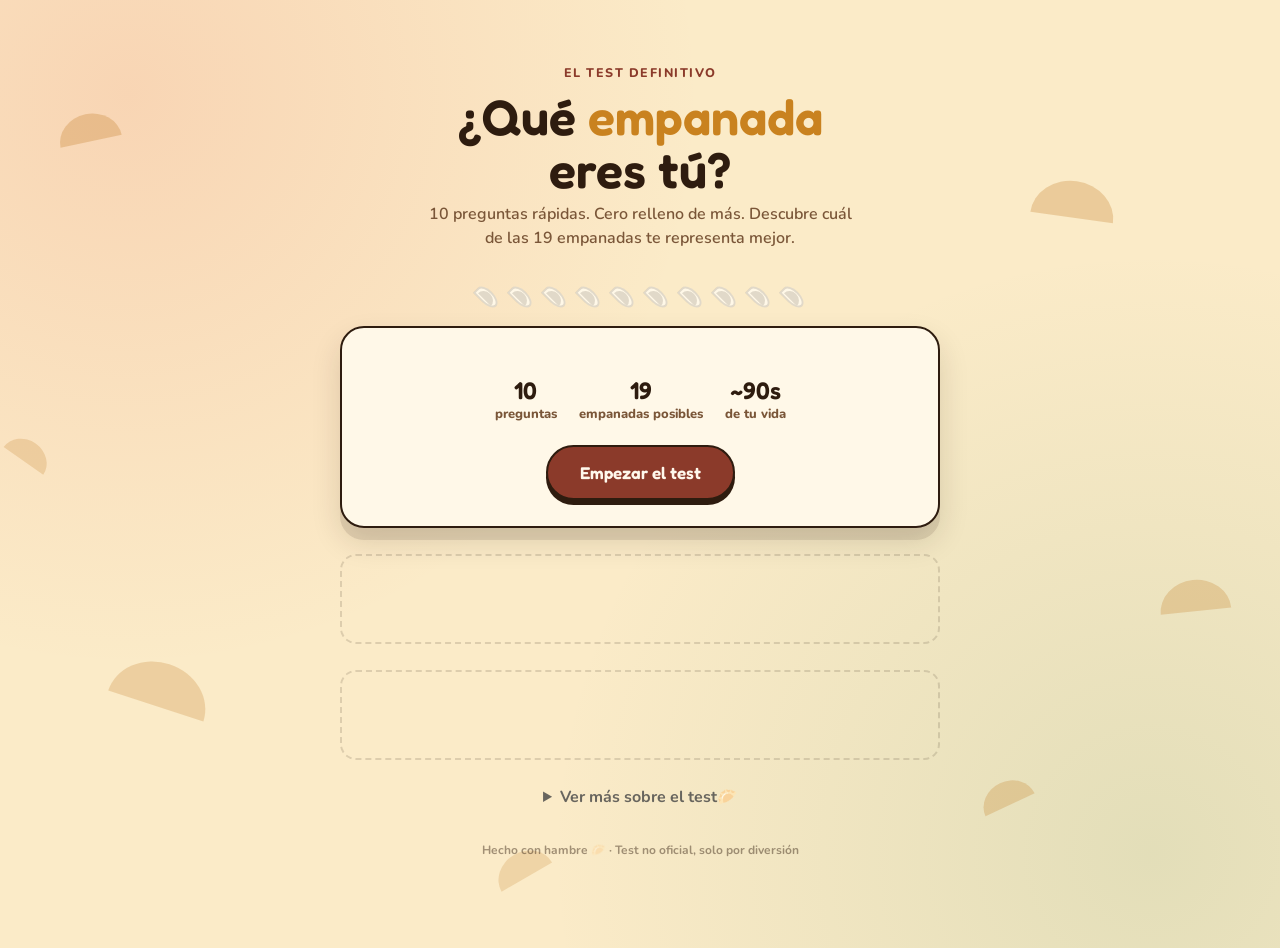
==== commit 2a08c25c: "Add files via upload" ====
--- a/index.html
+++ b/index.html
@@ -1,830 +1,191 @@
 <!DOCTYPE html>
 <html lang="es">
+
 <head>
-    <meta charset="UTF-8">
-    <meta name="viewport" content="width=device-width, initial-scale=1.0">
-    <link rel="icon" type="image/x-icon" href="img/favicon.ico">
+  <meta charset="UTF-8">
+  <meta name="viewport" content="width=device-width, initial-scale=1.0">
 
-    <!-- SEO BÁSICO -->
-    <title>Implanmed | Implantes Médicos y Quirúrgicos en Venezuela</title>
-    <meta name="description" content="IMPLANMED C.A. — Proveedor especializado de implantes médicos y quirúrgicos en Venezuela. Columna, traumatología, maxilofacial e insumos médicos de alta calidad con certificación ISO.">
-    <meta name="keywords" content="implantes médicos Venezuela, implantes quirúrgicos Maracaibo, columna vertebral, traumatología, osteosíntesis, cráneo maxilofacial, insumos médicos">
-    <meta name="author" content="IMPLANMED C.A.">
-    <meta name="robots" content="index, follow">
-    <link rel="canonical" href="https://mrsot0.github.io/implanmed/">
+  <!-- SEO básico -->
+  <title>¿Qué empanada eres? | Test rápido de personalidad</title>
+  <meta name="description" content="¿Quieres saber qué empanada soy? Responde este divertido test de personalidad de 10 preguntas y descubre cuál de las 19 empanadas venezolanas eres.">
+  <meta name="robots" content="index, follow">
+  <!-- REEMPLAZA con tu URL real de GitHub Pages -->
+  <link rel="canonical" href="https://mrsot0.github.io/test-empanadas/">
 
-    <!-- OPEN GRAPH (WhatsApp, redes sociales) -->
-    <meta property="og:title" content="IMPLANMED — Implantes Médicos Quirúrgicos">
-    <meta property="og:description" content="Proveedor especializado de implantes médicos y soluciones quirúrgicas de alta precisión en Venezuela.">
-    <meta property="og:image" content="https://mrsot0.github.io/implanmed/img/favicon.jpg">
-    <meta property="og:image:width" content="1200">
-    <meta property="og:image:height" content="630">
-    <meta property="og:url" content="https://mrsot0.github.io/implanmed/">
-    <meta property="og:type" content="website">
-    <meta property="og:locale" content="es_VE">
+  <!-- 💡 ICONOS: Logo en la pestaña y miniatura de búsqueda en Google -->
+  <!-- Favicon estándar para la pestaña -->
+  <link rel="icon" type="image/x-icon" href="src/favicon.ico">
+  <!-- Imagen PNG de alta resolución (mínimo 192x192) que Google usa para la miniatura al buscar -->
+  <link rel="icon" type="image/png" sizes="192x192" href="src/favicon192x192.png">
+  <!-- Icono para dispositivos Apple -->
+  <link rel="apple-touch-icon" href="src/favicon192x192.png">
 
-    <!-- TWITTER CARD -->
-    <meta name="twitter:card" content="summary_large_image">
-    <meta name="twitter:title" content="IMPLANMED — Implantes Médicos Quirúrgicos">
-    <meta name="twitter:description" content="Implantes médicos y quirúrgicos de alta calidad en Venezuela.">
-    <meta name="twitter:image" content="https://mrsot0.github.io/implanmed/img/logo.webp">
+  <link rel="icon" type="image/png" sizes="32x32" href="src/favicon.png">
 
-    <!-- ARCHIVOS -->
-    <link rel="stylesheet" href="css/styles.css">
-    <script src="js/script.js" defer></script>
+  <!-- Open Graph (WhatsApp, Facebook, etc.) -> Usar rutas absolutas completas -->
+  <meta property="og:type" content="website">
+  <meta property="og:title" content="¿Qué empanada eres? | Test de Personalidad Venezolano">
+  <meta property="og:description" content="Un divertido juego interactivo de 10 preguntas para descubrir cuál de las 19 empanadas venezolanas eres.">
+  <meta property="og:image" content="https://mrsot0.github.io/test-empanadas/src/og-image.jpg">
+  <meta property="og:url" content="https://mrsot0.github.io/test-empanadas/">
+  <meta property="og:site_name" content="Test Empanadas">
+  <meta property="og:locale" content="es_VE">
 
-    <meta name="description" content="IMPLANMED C.A. — Proveedor especializado de implantes médicos y quirúrgicos en Venezuela. Columna, traumatología, maxilofacial e insumos médicos con certificación ISO. Maracaibo, Zulia.">
-    <meta property="og:image" content="https://mrsot0.github.io/implanmed/img/favicon.jpg">
+  <!-- Twitter/X Card -->
+  <meta name="twitter:card" content="summary_large_image">
+  <meta name="twitter:title" content="¿Qué empanada eres?">
+  <meta name="twitter:description" content="Test rápido: 10 preguntas, 19 empanadas posibles.">
+  <meta name="twitter:image" content="https://mrsot0.github.io/test-empanadas/src/og-image.jpg">
+
+  <!-- Datos estructurados para Google -->
+  <script type="application/ld+json">
+    {
+    "@context": "https://schema.org",
+    "@type": "Quiz",
+    "name": "¿Qué empanada eres? | Test de Personalidad Venezolano",
+    "description": "Un divertido juego interactivo de 10 preguntas para descubrir cuál de las 19 empanadas venezolanas eres.",
+    "inLanguage": "es",
+    "author": {
+      "@type": "Person",
+      "name": "mrsot0"
+    },
+    "educationalAlignment": {
+      "@type": "AlignmentObject",
+      "alignmentType": "cultural",
+      "educationalFramework": "Cultura Venezolana"
+    }
+  }
+  </script>
+
+  <meta name="google-site-verification" content="AqgWyZ70Gdfn_BX1DehMqq_lkhE69ASDAyVNc72_XP0" />
+
+  <link rel="preconnect" href="https://fonts.googleapis.com">
+  <link href="https://fonts.googleapis.com/css2?family=Fredoka:wght@500;600;700&family=Nunito:wght@400;600;700;800&display=swap" rel="stylesheet">
+  <link rel="stylesheet" href="css/styles.css">
 </head>
 
-<!-- POPUP "EN CONSTRUCCIÓN" -->
-<div class="popup-construccion" id="popup-construccion">
-    <div class="popup-construccion-card">
-        <div class="popup-construccion-icono">🚧</div>
-        <h3 class="popup-construccion-titulo">Estamos trabajando en esto</h3>
-        <p class="popup-construccion-texto">Esta funcionalidad estará disponible muy pronto. Mientras tanto puedes contactarnos directamente por WhatsApp.</p>
-        <div class="popup-construccion-botones">
-            <a href="https://wa.me/584246434299" target="_blank" class="popup-btn-whatsapp">
-                Contactar por WhatsApp
-            </a>
-            <button class="popup-btn-cerrar" id="popup-cerrar">Cerrar</button>
+<body>
+
+<div class="wrap">
+
+  <header class="hero">
+    <div class="eyebrow">El test definitivo</div>
+    <h1>¿Qué <em>empanada</em><br>eres tú?</h1>
+    <p class="sub">10 preguntas rápidas. Cero relleno de más. Descubre cuál de las 19 empanadas te representa mejor.</p>
+  </header>
+
+  <!-- Progreso, estilo repulgue -->
+  <div class="repulgue" id="repulgue" aria-hidden="true"></div>
+
+  <main>
+
+    <section class="start" id="screen-start">
+      <div class="card">
+        <div class="facts">
+          <div class="fact"><b>10</b>preguntas</div>
+          <div class="fact"><b>19</b>empanadas posibles</div>
+          <div class="fact"><b>~90s</b>de tu vida</div>
         </div>
+        <button class="btn-primary" id="btn-start">Empezar el test</button>
+      </div>
+    </section>
+
+    <section class="hidden" id="screen-quiz">
+      <div class="card">
+        <div class="qcount" id="qcount">Pregunta 1 de 10</div>
+        <h2 class="question" id="qtext"></h2>
+        <div class="options" id="qoptions"></div>
+        <div class="backrow">
+          <button class="link-btn hidden" id="btn-back">← Pregunta anterior</button>
+        </div>
+      </div>
+    </section>
+
+    <!-- Anuncio 1: aquí va tu bloque de AdSense u otro proveedor -->
+    <div class="ad-slot" id="ad-slot-1">
+      <script>
+        atOptions = {
+          'key' : '608aa8c3456d69749b365cc5ae50fd4a',
+          'format' : 'iframe',
+          'height' : 90,
+          'width' : 728,
+          'params' : {}
+        };
+      </script>
+      <script src="https://www.highperformanceformat.com/608aa8c3456d69749b365cc5ae50fd4a/invoke.js"></script>
     </div>
+
+    <section class="hidden result" id="screen-result">
+      <div class="card">
+        <div class="result-media">
+          <img src="" alt="Tu empanada" class="result-img" id="r-img">
+        </div>
+        
+        <div class="result-eyebrow">Eres...</div>
+        <div class="result-name" id="r-name"></div>
+        <div class="result-match" id="r-match"></div>
+        <p class="result-desc" id="r-desc"></p>
+        
+        <div class="result-actions">
+          <button class="btn-primary" id="btn-copy">Copiar resultado</button>
+          <button class="btn-secondary" id="btn-restart">Repetir el test</button>
+        </div>
+
+        <div class="share-title">¡Comparte tu empanada!</div>
+        <div class="share-buttons">
+          <a href="#" id="share-wa" target="_blank" class="share-btn wa" rel="noopener">WhatsApp</a>
+          <a href="#" id="share-fb" target="_blank" class="share-btn fb" rel="noopener">Facebook</a>
+          <a href="#" id="share-tw" target="_blank" class="share-btn tw" rel="noopener">X / Twitter</a>
+        </div>
+      </div>
+    </section>
+
+    <!-- Anuncio 2 -->
+    <div class="ad-slot" id="ad-slot-2">
+      <script>
+        atOptions = {
+          'key' : '608aa8c3456d69749b365cc5ae50fd4a',
+          'format' : 'iframe',
+          'height' : 90,
+          'width' : 728,
+          'params' : {}
+        };
+      </script>
+      <script src="https://www.highperformanceformat.com/608aa8c3456d69749b365cc5ae50fd4a/invoke.js"></script>
+    </div>
+    
+
+  </main>
+    <details style="margin: 24px auto; max-width: 600px; font-family: 'Nunito', sans-serif; opacity: 0.8; cursor: pointer; text-align: center;">
+    <summary style="font-weight: 700; color: #444;">Ver más sobre el test🥟</summary>
+    <p style="padding: 12px; font-size: 0.95rem; text-align: left; line-height: 1.5; color: #555; text-align: justify;">
+      La empanada es un pilar de la gastronomía venezolana. Este test de personalidad analiza tus respuestas para emparejarte 
+      con una de las 19 empanadas más icónicas de Venezuela, como la empanada de carne mechada, la clásica de papa, la empanada de camarón, pabellón o incluso ¡la mítica empanada de aire!
+    </p>
+  </details>
+  <footer>Hecho con hambre 🥟 · Test no oficial, solo por diversión</footer>
+
+<script src="js/data.js"></script>
+<script src="js/quiz.js"></script>
+</body>
+
+<!-- Ícono de empanada reutilizable -->
+<svg style="display:none">
+  <symbol id="empanada-icon" viewBox="0 0 60 28">
+    <path fill="currentColor" d="M5,24 A25,22 0 0 1 55,24 Z"/>
+  </symbol>
+</svg>
+
+<!-- Fondo animado -->
+<div class="bg-empanadas" aria-hidden="true">
+  <svg class="floaty f1"><use href="#empanada-icon"/></svg>
+  <svg class="floaty f2"><use href="#empanada-icon"/></svg>
+  <svg class="floaty f3"><use href="#empanada-icon"/></svg>
+  <svg class="floaty f4"><use href="#empanada-icon"/></svg>
+  <svg class="floaty f5"><use href="#empanada-icon"/></svg>
+  <svg class="floaty f6"><use href="#empanada-icon"/></svg>
+  <svg class="floaty f7"><use href="#empanada-icon"/></svg>
+  <svg class="floaty f8"><use href="#empanada-icon"/></svg>
 </div>
 
-<body>
-    <nav class="navbar">
-        <div class="nav-logo">
-            <a href="index.html">
-                <img src="img/logo.webp" alt="Logo de implanmed" class="logo" width="160" height="50">
-            </a> 
-        </div>
-
-        <button class="nav-menu-toggle" id="menu-toggle" aria-label="Abrir menú">
-            <span></span>
-            <span></span>
-            <span></span>
-        </button>
-
-        <ul class="nav-links" id="nav-links"> <li><a href="#inicio">Inicio</a></li>
-            <li><a href="#soluciones">Soluciones</a></li>
-            <li><a href="#servicios">Servicios</a></li>
-            <li><a href="#academia">Nosotros/Academia</a></li>
-            <li><a href="#contacto">Contacto</a></li>
-            <li><a href="#blog">Blog</a></li>
-        </ul>
-
-        <div class="nav-acciones">
-        <button class="btn-login" id="abrir-login">
-                <svg xmlns="http://www.w3.org/2000/svg" width="16" height="16" viewBox="0 0 24 24" fill="none" stroke="currentColor" stroke-width="2" stroke-linecap="round" stroke-linejoin="round">
-                    <path d="M20 21v-2a4 4 0 0 0-4-4H8a4 4 0 0 0-4 4v2"/>
-                    <circle cx="12" cy="7" r="4"/>
-                </svg>
-                Iniciar Sesión
-            </button>
-            <button class="btn-registro" id="abrir-registro">Registrarse</button>
-    
-            <button class="btn-carrito" id="abrir-carrito" aria-label="Ver carrito">
-                <svg xmlns="http://www.w3.org/2000/svg" width="16" height="16" viewBox="0 0 24 24" fill="none" stroke="currentColor" stroke-width="2" stroke-linecap="round" stroke-linejoin="round">
-                    <circle cx="9" cy="21" r="1"/><circle cx="20" cy="21" r="1"/>
-                    <path d="M1 1h4l2.68 13.39a2 2 0 0 0 2 1.61h9.72a2 2 0 0 0 2-1.61L23 6H6"/>
-                </svg>
-            </button>
-        </div>
-    </nav>
-
-    <main id="inicio" class="hero-seccion-global">
-    
-        <button class="carrusel-btn btn-izq" id="retroceder" aria-label="Anterior">❮</button>
-        <button class="carrusel-btn btn-der" id="avanzar" aria-label="Siguiente">❯</button>
-
-        <div class="carrusel-ventana-global">
-            
-            <div class="carrusel-track" id="track">
-                
-                <div class="carrusel-slide">
-                    <div class="hero-contenido">
-                        <span class="hero-badge badge-azul"> COLUMNA Y NEUROCIRUGÍA</span>
-                        <h1 class="hero-titulo">Sistemas de Fijación y Reconstrucción de Columna</h1>
-                        <p class="hero-descripcion">
-                            Implantes cervicales, lumbares y torácicos fabricados en titanio grado médico. Certificación ISO y trazabilidad completa en cada sistema.
-                        </p>
-                        <div class="hero-botones">
-                            <a class="btn-cta-morado" href="https://wa.me/584246434299" target="_blank">SOLICITAR PRESUPUESTO</a>
-                            <a class="btn-cta-transparente" href="#contacto">Formulario de Contacto</a>
-                        </div>
-                    </div>
-                    <div class="hero-imagen-wrapper">
-                        <img src="img/columna-neuro.webp" alt="Sistemas de Fijación de Columna" fetchpriority="high" width="600" height="420">
-                        <span class="slide-tag tag-azul">COLUMNA Y NEUROCIRUGÍA</span>
-                    </div>
-                </div>
-
-                <div class="carrusel-slide">
-                    <div class="hero-contenido">
-                        <span class="hero-badge badge-verde"> TRAUMATOLOGÍA Y OSTEOSÍNTESIS</span>
-                        <h1 class="hero-titulo">Implantes de Alta Gama para Traumatología y Osteosíntesis</h1>
-                        <p class="hero-descripcion">
-                            Mini fragmentos, placas DCP, L y T en titanio quirúrgico. Sistemas de fijación interna y fijadores externos de precisión milimétrica.
-                        </p>
-                        <div class="hero-botones">
-                            <a class="btn-cta-morado" href="https://wa.me/584246434299" target="_blank">SOLICITAR PRESUPUESTO</a>
-                            <a class="btn-cta-transparente" href="#contacto">Formulario de Contacto</a>
-                        </div>
-                    </div>
-                    <div class="hero-imagen-wrapper">
-                        <img src="img/traumatologia.webp" alt="Implantes de alta gama para traumatología" fetchpriority="high" width="600" height="420">
-                        <span class="slide-tag tag-verde">TRAUMATOLOGÍA Y OSTEOSÍNTESIS</span>
-                    </div>
-                </div>
-
-                <div class="carrusel-slide">
-                    <div class="hero-contenido">
-                        <span class="hero-badge badge-coral"> CRÁNEO BUCO MAXILOFACIAL</span>
-                        <h1 class="hero-titulo">Soluciones a Medida para Cirugía Cráneo Buco Maxilofacial</h1>
-                        <p class="hero-descripcion">
-                            Placas, mallas y sistemas de reconstrucción facial diseñados para adaptarse a la anatomía de cada paciente. Guías quirúrgicas de alta fidelidad.
-                        </p>
-                        <div class="hero-botones">
-                            <a class="btn-cta-morado" href="https://wa.me/584246434299" target="_blank">SOLICITAR PRESUPUESTO</a>
-                            <a class="btn-cta-transparente" href="#contacto">Formulario de Contacto</a>
-                        </div>
-                    </div>
-                    <div class="hero-imagen-wrapper">
-                        <img src="img/craneo-maxilo.webp" alt="Sala de operaciones maxilofacial" fetchpriority="high" width="600" height="420">
-                        <span class="slide-tag tag-coral">CRÁNEO BUCO MAXILOFACIAL</span>
-                    </div>
-                </div>
-
-                <div class="carrusel-slide">
-                    <div class="hero-contenido">
-                        <span class="hero-badge badge-amarillo"> INSUMOS MÉDICOS</span>
-                        <h1 class="hero-titulo">Insumos Médicos y Descartables de Alta Calidad para Pabellón</h1>
-                        <p class="hero-descripcion">
-                            Material estéril, vestimenta quirúrgica y complementos de pabellón para intervenciones de alta complejidad. Disponibilidad inmediata en Maracaibo.
-                        </p>
-                        <div class="hero-botones">
-                            <a class="btn-cta-morado" href="https://wa.me/584246434299" target="_blank">SOLICITAR PRESUPUESTO</a>
-                            <a class="btn-cta-transparente" href="#contacto">Formulario de Contacto</a>
-                        </div>
-                    </div>
-                    <div class="hero-imagen-wrapper">
-                        <img src="img/insumos-medicos.webp" alt="Personal médico en pabellón quirúrgico" fetchpriority="high" width="600" height="420">
-                        <span class="slide-tag tag-amarillo">INSUMOS MÉDICOS</span>
-                    </div>
-                </div>
-
-            </div>
-        </div>
-
-        <div class="carrusel-dots" id="carrusel-dots">
-            <span class="dot activo" data-index="0"></span>
-            <span class="dot" data-index="1"></span>
-            <span class="dot" data-index="2"></span>
-            <span class="dot" data-index="3"></span>
-        </div>
-
-        <div class="hero-beneficios-bar" id="beneficios-bar">
-            <span class="beneficio-item"><span class="punto-check color-azul">•</span> Titanio Grado Médico</span>
-            <span class="beneficio-item"><span class="punto-check color-azul">•</span> Certificación ISO</span>
-            <span class="beneficio-item"><span class="punto-check color-azul">•</span> Entrega Inmediata</span>
-        </div>
-
-    </main>
-
-    <!-- SECCIÓN CATÁLOGO DE PRODUCTOS -->
-    <section id="soluciones" class="productos-seccion">
-        
-        <!-- Encabezado de la Sección -->
-        <div class="productos-header">
-            <div class="header-texto">
-                <span class="subtitulo-seccion">CATÁLOGO DE PRODUCTOS</span>
-                <h2 class="titulo-seccion">Explora Nuestras Líneas de Producto</h2>
-            </div>
-            <button class="btn-presupuesto-lote"><a href="https://wa.me/584246434299" target="_blank">Presupuesto por Lote</a></button>
-        </div>
-
-        <!-- Contenedor Grid de Tarjetas -->
-        <div class="productos-grid">
-            
-            <!-- TARJETA 1: COLUMNA Y NEUROCIRUGÍA -->
-            <article class="producto-card card-hover-azul">
-                <div class="card-imagen-wrapper">
-                    <span class="card-badge badge-alta-demanda">Alta demanda</span>
-                    <img src="img/columna2.webp" alt="Columna y Neurocirugía" loading="lazy">
-                    <div class="linea-tematica linea-azul"></div>
-                </div>
-                <div class="card-cuerpo">
-                    <span class="card-linea-decorativa bg-azul"></span>
-                    <h3 class="card-titulo">Columna y Neurocirugía</h3>
-                    <p class="card-descripcion">
-                        Sistemas cervicales, lumbares y torácicos de titanio grado médico. Cajas de fusión intersomáticas, mallas de titanio y sistemas de fijación pedicular para cirugía de columna compleja.
-                    </p>
-                    <ul class="card-lista lista-azul">
-                        <li>Sistemas Cervicales (ACDF)</li>
-                        <li>Tornillos Pediculares</li>
-                        <li>Cajas de Fusión TLIF/PLIF</li>
-                    </ul>
-                    <a href="#soluciones" class="btn-ver-mas color-azul">+2 más...</a>
-                    <div class="card-acciones">
-                        <a href="https://wa.me/584246434299" target="_blank" class="btn-cotizar">Cotizar</a>
-                        <button class="btn-card-carrito btn-cart-azul" aria-label="Agregar al carrito">
-                            <svg xmlns="http://www.w3.org/2000/svg" width="16" height="16" viewBox="0 0 24 24" fill="none" stroke="currentColor" stroke-width="2" stroke-linecap="round" stroke-linejoin="round">
-                                <circle cx="9" cy="21" r="1"/><circle cx="20" cy="21" r="1"/>
-                                <path d="M1 1h4l2.68 13.39a2 2 0 0 0 2 1.61h9.72a2 2 0 0 0 2-1.61L23 6H6"/>
-                            </svg>
-                        </button>
-                    </div>
-                </div>
-            </article>
-
-            <!-- TARJETA 2: TRAUMATOLOGÍA Y OSTEOSÍNTESIS -->
-            <article class="producto-card card-hover-verde">
-                <div class="card-imagen-wrapper">
-                    <span class="card-badge badge-disponible">Disponible</span>
-                    <img src="img/osteo2.webp" alt="Traumatología y Osteosíntesis" loading="lazy">
-                    <div class="linea-tematica linea-verde"></div>
-                </div>
-                <div class="card-cuerpo">
-                    <span class="card-linea-decorativa bg-verde"></span>
-                    <h3 class="card-titulo">Traumatología y Osteosíntesis</h3>
-                    <p class="card-descripcion">
-                        Mini fragmentos, pequeños fragmentos y sistemas de fijación interna para traumatología mayor. Placas DCP, LC-DCP, placas L y T, más fijadores externos para fracturas complejas.
-                    </p>
-                    <ul class="card-lista lista-verde">
-                        <li>Placas Mini Fragmento</li>
-                        <li>Placas DCP / LC-DCP</li>
-                        <li>Clavos Intramedulares</li>
-                    </ul>
-                    <a href="#soluciones" class="btn-ver-mas color-verde">+2 más...</a>
-                    <div class="card-acciones">
-                        <a href="https://wa.me/584246434299" target="_blank" class="btn-cotizar">Cotizar</a>
-                        <button class="btn-card-carrito btn-cart-verde" aria-label="Agregar al carrito">
-                            <svg xmlns="http://www.w3.org/2000/svg" width="16" height="16" viewBox="0 0 24 24" fill="none" stroke="currentColor" stroke-width="2" stroke-linecap="round" stroke-linejoin="round">
-                                <circle cx="9" cy="21" r="1"/><circle cx="20" cy="21" r="1"/>
-                                <path d="M1 1h4l2.68 13.39a2 2 0 0 0 2 1.61h9.72a2 2 0 0 0 2-1.61L23 6H6"/>
-                            </svg>
-                        </button>
-                    </div>
-                </div>
-            </article>
-
-            <!-- TARJETA 3: CRÁNEO BUCO MAXILOFACIAL -->
-            <article class="producto-card card-hover-coral">
-                <div class="card-imagen-wrapper">
-                    <span class="card-badge badge-especializado">Especializado</span>
-                    <img src="img/craneo2.jpg" alt="Cráneo Buco Maxilofacial" loading="lazy">
-                    <div class="linea-tematica linea-coral"></div>
-                </div>
-                <div class="card-cuerpo">
-                    <span class="card-linea-decorativa bg-coral"></span>
-                    <h3 class="card-titulo">Cráneo Buco Maxilofacial</h3>
-                    <p class="card-descripcion">
-                        Placas, mallas y sistemas de reconstrucción para cirugía cráneo facial. Soluciones a medida para reconstrucción orbital, mandibular y craneal con guías de posicionamiento.
-                    </p>
-                    <ul class="card-lista lista-coral">
-                        <li>Placas Craneales</li>
-                        <li>Mallas Maxilofaciales</li>
-                        <li>Sistemas Orbitales</li>
-                    </ul>
-                    <a href="#soluciones" class="btn-ver-mas color-coral">+2 más...</a>
-                    <div class="card-acciones">
-                        <a href="https://wa.me/584246434299" target="_blank" class="btn-cotizar">Cotizar</a>
-                        <button class="btn-card-carrito btn-cart-coral" aria-label="Agregar al carrito">
-                            <svg xmlns="http://www.w3.org/2000/svg" width="16" height="16" viewBox="0 0 24 24" fill="none" stroke="currentColor" stroke-width="2" stroke-linecap="round" stroke-linejoin="round">
-                                <circle cx="9" cy="21" r="1"/><circle cx="20" cy="21" r="1"/>
-                                <path d="M1 1h4l2.68 13.39a2 2 0 0 0 2 1.61h9.72a2 2 0 0 0 2-1.61L23 6H6"/>
-                            </svg>
-                        </button>
-                    </div>
-                </div>
-            </article>
-
-            <!-- TARJETA 4: INSUMOS MÉDICOS -->
-            <article class="producto-card card-hover-amarillo">
-                <div class="card-imagen-wrapper">
-                    <span class="card-badge badge-stock">Stock permanente</span>
-                    <img src="img/insumos2.webp" alt="Insumos Médicos" loading="lazy">
-                    <div class="linea-tematica linea-amarillo"></div>
-                </div>
-                <div class="card-cuerpo">
-                    <span class="card-linea-decorativa bg-amarillo" aria-label="Agregar al carrito"></span>
-                    <h3 class="card-titulo">Insumos Médicos</h3>
-                    <p class="card-descripcion">
-                        Material descartable y complementos para el quirófano. Vestimenta quirúrgica estéril, campos operatorios, suturas especializadas y todo el material de apoyo para intervenciones programadas.
-                    </p>
-                    <ul class="card-lista lista-amarillo">
-                        <li>Vestimenta Quirúrgica</li>
-                        <li>Campos Operatorios</li>
-                        <li>Suturas Especializadas</li>
-                    </ul>
-                    <a href="#soluciones" class="btn-ver-mas color-amarillo">+2 más...</a>
-                    <div class="card-acciones">
-                        <a href="https://wa.me/584246434299" target="_blank" class="btn-cotizar">Cotizar</a>
-                        <button class="btn-card-carrito btn-cart-amarillo" aria-label="Agregar al carrito">
-                            <svg xmlns="http://www.w3.org/2000/svg" width="16" height="16" viewBox="0 0 24 24" fill="none" stroke="currentColor" stroke-width="2" stroke-linecap="round" stroke-linejoin="round">
-                                <circle cx="9" cy="21" r="1"/><circle cx="20" cy="21" r="1"/>
-                                <path d="M1 1h4l2.68 13.39a2 2 0 0 0 2 1.61h9.72a2 2 0 0 0 2-1.61L23 6H6"/>
-                            </svg>
-                        </button>
-                    </div>
-                </div>
-            </article>
-
-        </div>
-    </section>
-
-    <!-- SECCIÓN SERVICIOS ESPECIALIZADOS -->
-    <section id="servicios" class="servicios-seccion">
-        
-        <!-- Encabezado Centrado -->
-        <div class="servicios-header">
-            <span class="servicios-subtitulo">SERVICIOS ESPECIALIZADOS</span>
-            <h2 class="servicios-titulo">Más allá del Implante</h2>
-            <p class="servicios-descripcion">
-                Ofrecemos un ecosistema de servicios complementarios que garantizan el éxito del procedimiento quirúrgico de inicio a fin.
-            </p>
-        </div>
-        
-        <!-- Contenedor de Bloques Corregido -->
-        <div class="servicios-lista">
-            
-            <!-- BLOQUE 1: INSTRUMENTACIÓN QUIRÚRGICA -->
-            <div class="servicio-bloque">
-                <div class="servicio-icono-wrapper">
-                    <svg xmlns="http://www.w3.org/2000/svg" width="28" height="28" viewBox="0 0 24 24" fill="none" stroke="#4A8FA0" stroke-width="2" stroke-linecap="round" stroke-linejoin="round">
-                        <path d="M4.8 2.3A.3.3 0 1 0 5 2H4a2 2 0 0 0-2 2v5a6 6 0 0 0 6 6 6 6 0 0 0 6-6V4a2 2 0 0 0-2-2h-1a.2.2 0 1 0 .3.3"/>
-                        <path d="M8 15v1a6 6 0 0 0 6 6 6 6 0 0 0 6-6v-4"/>
-                        <circle cx="20" cy="10" r="2"/>
-                    </svg>
-                </div>
-                <div class="servicio-info">
-                    <h3 class="servicio-nombre">Servicio de Instrumentación Quirúrgica</h3>
-                    <p class="servicio-texto">
-                        Nuestro equipo de instrumentistas calificados brinda soporte directo dentro del pabellón. Coordinamos con el cirujano para garantizar que cada implante y herramienta esté disponible en el momento preciso de la intervención.
-                    </p>
-                    <div class="servicio-detalles">
-                        <span class="detalle-item punto-azul">Presencia en pabellón durante la cirugía</span>
-                        <span class="detalle-item punto-azul">Coordinación pre-operatoria sin costo</span>
-                        <span class="detalle-item punto-azul">Disponibilidad 24/7 para emergencias</span>
-                        <span class="detalle-item punto-azul">Personal certificado y experimentado</span>
-                    </div>
-                </div>
-                <div class="servicio-accion">
-                    <button class="btn-servicio-cta"><a href="https://wa.me/584246434299" target="_blank">Agendar Soporte</a></button>
-                </div>
-            </div>
-
-            <!-- BLOQUE 2: ALQUILER DE INSTRUMENTAL -->
-            <div class="servicio-bloque">
-                <div class="servicio-icono-wrapper">
-                    <svg xmlns="http://www.w3.org/2000/svg" width="28" height="28" viewBox="0 0 24 24" fill="none" stroke="#5A8A40" stroke-width="2" stroke-linecap="round" stroke-linejoin="round">
-                        <path d="M14.7 6.3a1 1 0 0 0 0 1.4l1.6 1.6a1 1 0 0 0 1.4 0l3.77-3.77a6 6 0 0 1-7.94 7.94l-6.91 6.91a2.12 2.12 0 0 1-3-3l6.91-6.91a6 6 0 0 1 7.94-7.94l-3.76 3.76z"/>
-                    </svg>
-                </div>
-                <div class="servicio-info">
-                    <h3 class="servicio-nombre">Alquiler de Instrumental Quirúrgico</h3>
-                    <p class="servicio-texto">
-                        Sets de herramientas de precisión, listos y esterilizados, para cirugías programadas. Eliminamos la necesidad de inversión en instrumental propio: simplificamos la logística para clínicas e instituciones de salud.
-                    </p>
-                    <div class="servicio-detalles">
-                        <span class="detalle-item punto-verde">Sets completos por especialidad</span>
-                        <span class="detalle-item punto-verde">Esterilización y certificación incluida</span>
-                        <span class="detalle-item punto-verde">Entrega y retiro en su institution</span>
-                        <span class="detalle-item punto-verde">Inventario amplio y actualizado</span>
-                    </div>
-                </div>
-                <div class="servicio-accion">
-                    <button class="btn-servicio-cta"><a href="https://wa.me/584246434299" target="_blank">Consultar Sets</a></button>
-                </div>
-            </div>
-
-            <!-- BLOQUE 3: ATENCIÓN DIRECTA AL PACIENTE -->
-            <div class="servicio-bloque">
-                <div class="servicio-icono-wrapper">
-                    <svg xmlns="http://www.w3.org/2000/svg" width="28" height="28" viewBox="0 0 24 24" fill="none" stroke="#C87060" stroke-width="2" stroke-linecap="round" stroke-linejoin="round">
-                        <path d="M16 4h2a2 2 0 0 1 2 2v14a2 2 0 0 1-2 2H6a2 2 0 0 1-2-2V6a2 2 0 0 1 2-2h2"/>
-                        <rect x="8" y="2" width="8" height="4" rx="1" ry="1"/>
-                        <line x1="9" y1="12" x2="15" y2="12"/>
-                        <line x1="9" y1="16" x2="15" y2="16"/>
-                    </svg>
-                </div>
-                <div class="servicio-info">
-                    <h3 class="servicio-nombre">Atención Directa al Paciente</h3>
-                    <p class="servicio-texto">
-                        Elaboramos presupuestos formales con rapidez para facilitar la aprobación ante seguros médicos nacionales e internacionales. Acompañamos al paciente desde la solicitud del implante hasta la autorización del seguro.
-                    </p>
-                    <div class="servicio-detalles">
-                        <span class="detalle-item punto-coral">Presupuesto formal en 24 horas</span>
-                        <span class="detalle-item punto-coral">Códigos para seguros nacionales e internacionales</span>
-                        <span class="detalle-item punto-coral">Asesoría para autorización de cobertura</span>
-                        <span class="detalle-item punto-coral">Atención personalizada vía WhatsApp</span>
-                    </div>
-                </div>
-                <div class="servicio-accion">
-                    <button class="btn-servicio-cta"><a href="https://wa.me/584246434299" target="_blank">Solicitar Presupuesto</a></button>
-                </div>
-            </div>
-
-        </div>
-    </section>
-
-
-    <section id="academia" class="academia-seccion">
-    
-        <div class="academia-top">
-            <div class="academia-texto-bloque">
-                <span class="academia-subtitulo">RESPALDO CLÍNICO Y ACADEMIA</span>
-                <h2 class="academia-titulo">Comprometidos con la Excelencia Médica y la Formación Continua</h2>
-                <p class="academia-descripcion">
-                    IMPLANMED no solo provee implantes — somos aliados estratégicos del quirófano. Participamos activamente en la formación de especialistas y en el avance de la cirugía reconstructiva en la región zuliana y Venezuela.
-                </p>
-            </div>
-            
-            <div class="academia-grid-metricas">
-                <div class="metrica-tarjeta border-azul">
-                    <span class="metrica-numero text-azul">+15</span>
-                    <span class="metrica-label">Años de experiencia en Maracaibo</span>
-                </div>
-                <div class="metrica-tarjeta border-verde">
-                    <span class="metrica-numero text-verde">+200</span>
-                    <span class="metrica-label">Cirugías respaldadas por año</span>
-                </div>
-                <div class="metrica-tarjeta border-salmon">
-                    <span class="metrica-numero text-salmon">+50</span>
-                    <span class="metrica-label">Especialistas aliados</span>
-                </div>
-                <div class="metrica-tarjeta border-lima">
-                    <span class="metrica-numero text-lima">ISO</span>
-                    <span class="metrica-label">Certificación de calidad</span>
-                </div>
-            </div>
-        </div>
-
-        <div class="academia-programas-container">
-            
-            <div class="programa-tarjeta hover-azul">
-                <div class="programa-icono-wrapper bg-soft-azul">
-                <svg xmlns="http://www.w3.org/2000/svg" width="24" height="24" viewBox="0 0 24 24" fill="none" stroke="#4A8FA0" stroke-width="2" stroke-linecap="round" stroke-linejoin="round">
-                    <path d="M22 10v6M2 10l10-5 10 5-10 5z"/>
-                    <path d="M6 12v5c3 3 9 3 12 0v-5"/>
-                </svg>
-            </div>
-                <span class="programa-tag text-azul">PROGRAMACIÓN TRIMESTRAL</span>
-                <h3 class="programa-titulo">Talleres de Técnica Quirúrgica</h3>
-                <p class="programa-texto">
-                    Organizamos y copatrocinamos talleres prácticos para cirujanos especialistas, con demostraciones en modelos anatómicos y guías de uso de implantes.
-                </p>
-            </div>
-
-            <div class="programa-tarjeta hover-verde">
-                <div class="programa-icono-wrapper bg-soft-verde">
-                    <svg xmlns="http://www.w3.org/2000/svg" width="24" height="24" viewBox="0 0 24 24" fill="none" stroke="#5A8A40" stroke-width="2" stroke-linecap="round" stroke-linejoin="round">
-                        <path d="M17 21v-2a4 4 0 0 0-4-4H5a4 4 0 0 0-4 4v2"/>
-                        <circle cx="9" cy="7" r="4"/>
-                        <path d="M23 21v-2a4 4 0 0 0-3-3.87"/>
-                        <path d="M16 3.13a4 4 0 0 1 0 7.75"/>
-                    </svg>
-                </div>
-                <span class="programa-tag text-verde">MENSUAL</span>
-                <h3 class="programa-titulo">Discusión de Casos Clínicos</h3>
-                <p class="programa-texto">
-                    Sesiones de revisión de casos complejos en conjunto con equipos quirúrgicos de las principales clínicas de la región zuliana.
-                </p>
-            </div>
-
-            <div class="programa-tarjeta hover-salmon">
-                <div class="programa-icono-wrapper bg-soft-salmon">
-                    <svg xmlns="http://www.w3.org/2000/svg" width="24" height="24" viewBox="0 0 24 24" fill="none" stroke="#C87060" stroke-width="2" stroke-linecap="round" stroke-linejoin="round">
-                        <path d="M12 1a3 3 0 0 0-3 3v8a3 3 0 0 0 6 0V4a3 3 0 0 0-3-3z"/>
-                        <path d="M19 10v2a7 7 0 0 1-14 0v-2"/>
-                        <line x1="12" y1="19" x2="12" y2="23"/>
-                        <line x1="8" y1="23" x2="16" y2="23"/>
-                    </svg>
-                </div>
-                <span class="programa-tag text-salmon">SEMESTRAL</span>
-                <h3 class="programa-titulo">Charlas Magistrales</h3>
-                <p class="programa-texto">
-                    Invitamos a cirujanos líderes a nivel nacional e internacional para compartir avances en técnicas de fijación e implantología médica.
-                </p>
-            </div>
-
-            <div class="programa-tarjeta hover-lima">
-                <div class="programa-icono-wrapper bg-soft-lima">
-                    <svg xmlns="http://www.w3.org/2000/svg" width="24" height="24" viewBox="0 0 24 24" fill="none" stroke="#A0A030" stroke-width="2" stroke-linecap="round" stroke-linejoin="round">
-                        <circle cx="12" cy="8" r="6"/>
-                        <path d="M15.477 12.89L17 22l-5-3-5 3 1.523-9.11"/>
-                    </svg>
-                </div>
-                <span class="programa-tag text-lima">CONTINUO</span>
-                <h3 class="programa-titulo">Certificaciones y Aval Académico</h3>
-                <p class="programa-texto">
-                    Nuestras actividades académicas cuentan con el aval de Sociedades Médicas nacionales y horas de educación médica continua reconocidas.
-                </p>
-            </div>
-        </div>
-    </section>
-
-<!-- SECCIÓN SOLICITAR PRESUPUESTO -->
-    <section id="contacto" class="presupuesto-seccion">
-
-        <!-- Columna Izquierda: Texto + Info -->
-        <div class="presupuesto-info">
-
-            <span class="presupuesto-subtitulo">`SOLICITAR PRESUPUESTO</span>
-            <h2 class="presupuesto-titulo">Hablemos sobre tu Procedimiento Quirúrgico</h2>
-            <p class="presupuesto-descripcion">
-                Completa el formulario con tu requerimiento y te enviaremos un <a href="#" class="link-morado">presupuesto formal</a>.
-                También puedes contactarnos directamente por WhatsApp para una respuesta inmediata.
-            </p>
-
-            <a href="https://wa.me/584246434299" target="_blank" class="btn-whatsapp-cta">
-                <svg xmlns="http://www.w3.org/2000/svg" width="20" height="20" viewBox="0 0 24 24" fill="currentColor">
-                    <path d="M17.472 14.382c-.297-.149-1.758-.867-2.03-.967-.273-.099-.471-.148-.67.15-.197.297-.767.966-.94 1.164-.173.199-.347.223-.644.075-.297-.15-1.255-.463-2.39-1.475-.883-.788-1.48-1.761-1.653-2.059-.173-.297-.018-.458.13-.606.134-.133.298-.347.446-.52.149-.174.198-.298.298-.497.099-.198.05-.371-.025-.52-.075-.149-.669-1.612-.916-2.207-.242-.579-.487-.5-.669-.51-.173-.008-.371-.01-.57-.01-.198 0-.52.074-.792.372-.272.297-1.04 1.016-1.04 2.479 0 1.462 1.065 2.875 1.213 3.074.149.198 2.096 3.2 5.077 4.487.709.306 1.262.489 1.694.625.712.227 1.36.195 1.871.118.571-.085 1.758-.719 2.006-1.413.248-.694.248-1.289.173-1.413-.074-.124-.272-.198-.57-.347m-5.421 7.403h-.004a9.87 9.87 0 01-5.031-1.378l-.361-.214-3.741.982.998-3.648-.235-.374a9.86 9.86 0 01-1.51-5.26c.001-5.45 4.436-9.884 9.888-9.884 2.64 0 5.122 1.03 6.988 2.898a9.825 9.825 0 012.893 6.994c-.003 5.45-4.437 9.884-9.885 9.884m8.413-18.297A11.815 11.815 0 0012.05 0C5.495 0 .16 5.335.157 11.892c0 2.096.547 4.142 1.588 5.945L.057 24l6.305-1.654a11.882 11.882 0 005.683 1.448h.005c6.554 0 11.89-5.335 11.893-11.893a11.821 11.821 0 00-3.48-8.413z"/>
-                </svg>
-                Chatear por WhatsApp Ahora
-            </a>
-
-            <div class="presupuesto-items">
-                <div class="pres-item borde-coral">
-                    <span class="pres-item-label label-coral">Respuesta en</span>
-                    <span class="pres-item-valor">Menos de 2 horas hábiles</span>
-                </div>
-                <div class="pres-item borde-verde">
-                    <span class="pres-item-label label-verde">Atención directa</span>
-                    <span class="pres-item-valor">Médicos, instituciones y pacientes</span>
-                </div>
-                <div class="pres-item borde-azul">
-                    <span class="pres-item-label label-azul">Documentación</span>
-                    <span class="pres-item-valor">Presupuesto formal con códigos de seguro</span>
-                </div>
-            </div>
-
-        </div>
-
-        <!-- Columna Derecha: Formulario -->
-        <div class="presupuesto-form-wrapper">
-            <div class="presupuesto-form-card">
-                <h3 class="form-card-titulo">Formulario de Presupuesto</h3>
-
-                <form class="presupuesto-form" id="form-presupuesto">
-
-                    <div class="form-fila-doble">
-                        <div class="form-campo">
-                            <label for="nombre">Nombre Completo <span class="req">*</span></label>
-                            <input type="text" id="nombre" name="nombre" placeholder="Dr. Juan Pérez" required>
-                        </div>
-                        <div class="form-campo">
-                            <label for="telefono">Teléfono / WhatsApp <span class="req">*</span></label>
-                            <input type="tel" id="telefono" name="telefono" placeholder="+58 424 000 0000" required>
-                        </div>
-                    </div>
-
-                    <div class="form-campo">
-                        <label for="correo">Correo Electrónico <span class="req">*</span></label>
-                        <input type="email" id="correo" name="correo" placeholder="correo@ejemplo.com" required>
-                    </div>
-
-                    <div class="form-campo">
-                        <label for="tipo-usuario">Soy un(a)... <span class="req">*</span></label>
-                        <select id="tipo-usuario" name="tipo-usuario" required>
-                            <option value="">Seleccione una opción</option>
-                            <option value="medico">Médico / Cirujano</option>
-                            <option value="institucion">Institución de Salud</option>
-                            <option value="paciente">Paciente</option>
-                            <option value="otro">Otro</option>
-                        </select>
-                    </div>
-
-                    <div class="form-campo">
-                        <label for="detalle">Detalle su Requerimiento <span class="req">*</span></label>
-                        <textarea id="detalle" name="detalle" rows="5"
-                            placeholder="Describa el tipo de implante, cantidad estimada, fecha de cirugía programada, nombre del paciente (opcional) o cualquier especificación técnica relevante..."
-                            required></textarea>
-                    </div>
-
-                    <button type="submit" class="btn-enviar-whatsapp">
-                        <svg xmlns="http://www.w3.org/2000/svg" width="18" height="18" viewBox="0 0 24 24" fill="none" stroke="currentColor" stroke-width="2.5" stroke-linecap="round" stroke-linejoin="round">
-                            <line x1="22" y1="2" x2="11" y2="13"></line>
-                            <polygon points="22 2 15 22 11 13 2 9 22 2"></polygon>
-                        </svg>
-                        ENVIAR SOLICITUD VÍA WHATSAPP
-                    </button>
-
-                    <p class="form-disclaimer">
-                        Al enviar este formulario serás redirigido a WhatsApp con tu solicitud pre-completada. Tus datos son confidenciales.
-                    </p>
-
-                </form>
-            </div>
-        </div>
-    </section>
-
-        <!-- SECCIÓN BLOG -->
-    <section id="blog" class="blog-seccion">
-
-        <div class="blog-header">
-            <div>
-                <span class="subtitulo-seccion">BLOG MÉDICO</span>
-                <h2 class="titulo-seccion">Información para tu Salud y Recuperación</h2>
-            </div>
-            <a href="#blog" class="btn-ver-todos-blog">Ver todos los artículos →</a>
-        </div>
-
-        <div class="blog-grid">
-
-            <!-- Artículo destacado -->
-            <article class="blog-card blog-card-destacada">
-                <div class="blog-img-wrapper">
-                    <img src="img/postoperatorio.jpg" alt="Postoperatorio de columna" class="blog-img" loading="lazy">
-                    <span class="blog-categoria cat-postoperatorio">Post Operatorio</span>
-                </div>
-                <div class="blog-cuerpo">
-                    <span class="blog-fecha">15 de junio, 2025</span>
-                    <h3 class="blog-titulo">Guía Completa para un Buen Postoperatorio de Columna</h3>
-                    <p class="blog-resumen">Todo lo que debes saber sobre los cuidados en casa, señales de alerta, medicación y tiempos de recuperación tras una cirugía de columna vertebral.</p>
-                    <div class="blog-footer-card">
-                        <span class="blog-autor">Equipo IMPLANMED</span>
-                        <a href="#blog" class="blog-leer-mas">Leer más →</a>
-                    </div>
-                </div>
-            </article>
-
-            <!-- Artículo 2 -->
-            <article class="blog-card">
-                <div class="blog-img-wrapper">
-                    <img src="img/placalcp.webp" alt="Placas LCP de Grandes Fragmentos" class="blog-img" loading="lazy">
-                    <span class="blog-categoria cat-productos">Nuevos Productos</span>
-                </div>
-                <div class="blog-cuerpo">
-                    <span class="blog-fecha">2 de junio, 2025</span>
-                    <h3 class="blog-titulo">Placas LCP de Grandes Fragmentos: Ahora Disponibles en Catálogo</h3>
-                    <p class="blog-resumen">
-                        Incorporamos placas de sostén tibial anatómicas en "L", "T" y "Palo de Hockey" LCP en diámetros Ø4.5mm y Ø5.0mm, con orificios combinados para tornillos bloqueados y convencionales. Marca ASCO, disponibles en configuración izquierda y derecha.
-                    </p>
-                    <div class="blog-footer-card">
-                        <span class="blog-autor">Catálogo IMPLANMED</span>
-                        <a href="#contacto" class="blog-leer-mas">Cotizar →</a>
-                    </div>
-                </div>
-            </article>
-
-            <!-- Artículo 3 -->
-            <article class="blog-card">
-                <div class="blog-img-wrapper">
-                    <img src="img/malla.webp" alt="Artículo médico maxilofacial" class="blog-img" loading="lazy">
-                    <span class="blog-categoria cat-articulo">Artículo Médico</span>
-                </div>
-                <div class="blog-cuerpo">
-                    <span class="blog-fecha">20 de mayo, 2025</span>
-                    <h3 class="blog-titulo">Avances en Reconstrucción Facial con Mallas de Titanio</h3>
-                    <p class="blog-resumen">Revisamos el estudio publicado en The New England Journal of Medicine sobre las nuevas técnicas de reconstrucción orbitaria con implantes personalizados.</p>
-                    <div class="blog-footer-card">
-                        <span class="blog-autor">Equipo IMPLANMED</span>
-                        <a href="#blog" class="blog-leer-mas">Leer más →</a>
-                    </div>
-                </div>
-            </article>
-
-            <!-- Artículo 4 -->
-            <article class="blog-card">
-                <div class="blog-img-wrapper">
-                    <img src="img/diet.jpg" alt="Cuidados postoperatorios" class="blog-img" loading="lazy">
-                    <span class="blog-categoria cat-postoperatorio">Post Operatorio</span>
-                </div>
-                <div class="blog-cuerpo">
-                    <span class="blog-fecha">8 de mayo, 2025</span>
-                    <h3 class="blog-titulo">Alimentación y Actividad Física tras una Cirugía de Cadera</h3>
-                    <p class="blog-resumen">Una correcta nutrición y la fisioterapia progresiva son claves para una recuperación rápida. Aquí te explicamos el protocolo recomendado por nuestros especialistas.</p>
-                    <div class="blog-footer-card">
-                        <span class="blog-autor">Equipo IMPLANMED</span>
-                        <a href="#blog" class="blog-leer-mas">Leer más →</a>
-                    </div>
-                </div>
-            </article>
-
-        </div>
-    </section>
-
-</body>
-
-<!-- FOOTER -->
-<footer class="footer">
-
-    <div class="footer-contenido">
-
-        <!-- COLUMNA 1: MARCA -->
-        <div class="footer-col footer-col-marca">
-            <div class="footer-logo-wrapper">
-                <a href="index.html">
-                    <img src="img/logo.webp"
-                     alt="Logo IMPLANMED" class="footer-logo" width="160" height="50">
-                </a>
-            </div>
-            <p class="footer-descripcion">
-                Proveedor especializado de implantes médicos y soluciones quirúrgicas de alta precisión para médicos, Instituciones y pacientes en Venezuela y la región.
-            </p>
-            <span class="footer-rif">RIF: J-406078964</span>
-
-            <div class="footer-social-dots">
-                <a href="https://wa.me/584246434299" target="_blank" class="social-dot dot-whatsapp" aria-label="WhatsApp">
-                    <svg xmlns="http://www.w3.org/2000/svg" width="15" height="15" viewBox="0 0 24 24" fill="currentColor"><path d="M17.472 14.382c-.297-.149-1.758-.867-2.03-.967-.273-.099-.471-.148-.67.15-.197.297-.767.966-.94 1.164-.173.199-.347.223-.644.075-.297-.15-1.255-.463-2.39-1.475-.883-.788-1.48-1.761-1.653-2.059-.173-.297-.018-.458.13-.606.134-.133.298-.347.446-.52.149-.174.198-.298.298-.497.099-.198.05-.371-.025-.52-.075-.149-.669-1.612-.916-2.207-.242-.579-.487-.5-.669-.51-.173-.008-.371-.01-.57-.01-.198 0-.52.074-.792.372-.272.297-1.04 1.016-1.04 2.479 0 1.462 1.065 2.875 1.213 3.074.149.198 2.096 3.2 5.077 4.487.709.306 1.262.489 1.694.625.712.227 1.36.195 1.871.118.571-.085 1.758-.719 2.006-1.413.248-.694.248-1.289.173-1.413-.074-.124-.272-.198-.57-.347m-5.421 7.403h-.004a9.87 9.87 0 01-5.031-1.378l-.361-.214-3.741.982.998-3.648-.235-.374a9.86 9.86 0 01-1.51-5.26c.001-5.45 4.436-9.884 9.888-9.884 2.64 0 5.122 1.03 6.988 2.898a9.825 9.825 0 012.893 6.994c-.003 5.45-4.437 9.884-9.885 9.884m8.413-18.297A11.815 11.815 0 0012.05 0C5.495 0 .16 5.335.157 11.892c0 2.096.547 4.142 1.588 5.945L.057 24l6.305-1.654a11.882 11.882 0 005.683 1.448h.005c6.554 0 11.89-5.335 11.893-11.893a11.821 11.821 0 00-3.48-8.413z"/></svg>
-                </a>
-                <a href="https://www.instagram.com/implanmedonline" target="_blank" class="social-dot dot-instagram" aria-label="Instagram">
-                    <svg xmlns="http://www.w3.org/2000/svg" width="15" height="15" viewBox="0 0 24 24" fill="currentColor"><path d="M12 2.163c3.204 0 3.584.012 4.85.07 3.252.148 4.771 1.691 4.919 4.919.058 1.265.069 1.645.069 4.849 0 3.205-.012 3.584-.069 4.849-.149 3.225-1.664 4.771-4.919 4.919-1.266.058-1.644.07-4.85.07-3.204 0-3.584-.012-4.849-.07-3.26-.149-4.771-1.699-4.919-4.92-.058-1.265-.07-1.644-.07-4.849 0-3.204.013-3.583.07-4.849.149-3.227 1.664-4.771 4.919-4.919 1.266-.057 1.645-.069 4.849-.069zM12 0C8.741 0 8.333.014 7.053.072 2.695.272.273 2.69.073 7.052.014 8.333 0 8.741 0 12c0 3.259.014 3.668.072 4.948.2 4.358 2.618 6.78 6.98 6.98C8.333 23.986 8.741 24 12 24c3.259 0 3.668-.014 4.948-.072 4.354-.2 6.782-2.618 6.979-6.98.059-1.28.073-1.689.073-4.948 0-3.259-.014-3.667-.072-4.947-.196-4.354-2.617-6.78-6.979-6.98C15.668.014 15.259 0 12 0zm0 5.838a6.162 6.162 0 100 12.324 6.162 6.162 0 000-12.324zM12 16a4 4 0 110-8 4 4 0 010 8zm6.406-11.845a1.44 1.44 0 100 2.881 1.44 1.44 0 000-2.881z"/></svg>
-                </a>
-                <a href="https://www.facebook.com/p/Implanmedonline-100067800814955/" target="_blank" class="social-dot dot-facebook" aria-label="Facebook">
-                    <svg xmlns="http://www.w3.org/2000/svg" width="15" height="15" viewBox="0 0 24 24" fill="currentColor"><path d="M24 12.073c0-6.627-5.373-12-12-12s-12 5.373-12 12c0 5.99 4.388 10.954 10.125 11.854v-8.385H7.078v-3.47h3.047V9.43c0-3.007 1.792-4.669 4.533-4.669 1.312 0 2.686.235 2.686.235v2.953H15.83c-1.491 0-1.956.925-1.956 1.874v2.25h3.328l-.532 3.47h-2.796v8.385C19.612 23.027 24 18.062 24 12.073z"/></svg>
-                </a>
-                
-                <!-- <a href="#" target="_blank" class="social-dot dot-tiktok" aria-label="TikTok">
-                    <svg xmlns="http://www.w3.org/2000/svg" width="15" height="15" viewBox="0 0 24 24" fill="currentColor"><path d="M12.525.02c1.31-.02 2.61-.01 3.91-.02.08 1.53.63 3.09 1.75 4.17 1.12 1.11 2.7 1.62 4.24 1.79v4.03c-1.44-.05-2.89-.35-4.2-.97-.57-.26-1.1-.59-1.62-.93-.01 2.92.01 5.84-.02 8.75-.08 1.4-.54 2.79-1.35 3.94-1.31 1.92-3.58 3.17-5.91 3.21-1.43.08-2.86-.31-4.08-1.03-2.02-1.19-3.44-3.37-3.65-5.71-.02-.5-.03-1-.01-1.49.18-1.9 1.12-3.72 2.58-4.96 1.66-1.44 3.98-2.13 6.15-1.72.02 1.48-.04 2.96-.04 4.44-.99-.32-2.15-.23-3.02.37-.63.41-1.11 1.04-1.36 1.75-.21.51-.15 1.07-.14 1.61.24 1.64 1.82 3.02 3.5 2.87 1.12-.01 2.19-.66 2.77-1.61.19-.33.4-.67.41-1.06.1-1.79.06-3.57.07-5.36.01-4.03-.01-8.05.02-12.07z"/></svg>
-                </a>
-                <a href="#" target="_blank" class="social-dot dot-youtube" aria-label="YouTube">
-                    <svg xmlns="http://www.w3.org/2000/svg" width="15" height="15" viewBox="0 0 24 24" fill="currentColor"><path d="M23.498 6.186a3.016 3.016 0 00-2.122-2.136C19.505 3.545 12 3.545 12 3.545s-7.505 0-9.377.505A3.017 3.017 0 00.502 6.186C0 8.07 0 12 0 12s0 3.93.502 5.814a3.016 3.016 0 002.122 2.136c1.871.505 9.376.505 9.376.505s7.505 0 9.377-.505a3.015 3.015 0 002.122-2.136C24 15.93 24 12 24 12s0-3.93-.502-5.814zM9.545 15.568V8.432L15.818 12l-6.273 3.568z"/></svg>
-                </a>
-                -->
-            </div>
-        </div>
-
-        <!-- COLUMNA 2: UBICACIÓN Y CONTACTO -->
-        <div class="footer-col">
-            <h4 class="footer-col-titulo">UBICACIÓN Y CONTACTO</h4>
-            <div class="footer-contacto-lista">
-
-                <div class="footer-contacto-item">
-                    <div class="footer-contacto-icono-wrapper">
-                        <svg xmlns="http://www.w3.org/2000/svg" width="16" height="16" viewBox="0 0 24 24" fill="none" stroke="currentColor" stroke-width="2" stroke-linecap="round" stroke-linejoin="round"><path d="M21 10c0 7-9 13-9 13s-9-6-9-13a9 9 0 0118 0z"/><circle cx="12" cy="10" r="3"/></svg>
-                    </div>
-                    <div class="footer-contacto-texto">
-                        <span class="footer-contacto-label">DIRECCIÓN</span>
-                        <p><a href="https://maps.google.com/maps/place/Implantes+Médicos+Quirúrgicos+c.a/@10.6612743,-71.6273086,14.83z/data=!4m6!3m5!1s0x8e8999db9a616621:0x7b594799da9504c7!8m2!3d10.6611042!4d-71.6063254!16s%2Fg%2F11lkypddjz?entry=ttu&g_ep=EgoyMDI2MDYyMi4wIKXMDSoASAFQAw%3D%3D" target="_blank" rel="noopener noreferrer">Av. 4 Bella Vista con Calle 82, Edificio Benka, Local PB 4. Maracaibo, Zulia, Venezuela.</a></p>
-                    </div>
-                </div>
-
-                <div class="footer-contacto-item">
-                    <div class="footer-contacto-icono-wrapper">
-                        <svg xmlns="http://www.w3.org/2000/svg" width="16" height="16" viewBox="0 0 24 24" fill="none" stroke="currentColor" stroke-width="2" stroke-linecap="round" stroke-linejoin="round"><path d="M22 16.92v3a2 2 0 01-2.18 2 19.79 19.79 0 01-8.63-3.07A19.5 19.5 0 013.07 9.81a19.79 19.79 0 01-3.07-8.63A2 2 0 012.18 1h3a2 2 0 012 1.72c.127.96.361 1.903.7 2.81a2 2 0 01-.45 2.11L6.91 8.09a16 16 0 006 6l.62-.62a2 2 0 012.11-.45c.907.339 1.85.573 2.81.7A2 2 0 0122 16.92z"/></svg>
-                    </div>
-                    <div class="footer-contacto-texto">
-                        <span class="footer-contacto-label">TELÉFONO / WHATSAPP</span>
-                        <p><a href="tel:+584246434299">+58 424-6434299</a></p>
-                    </div>
-                </div>
-
-                <div class="footer-contacto-item">
-                    <div class="footer-contacto-icono-wrapper">
-                        <svg xmlns="http://www.w3.org/2000/svg" width="16" height="16" viewBox="0 0 24 24" fill="none" stroke="currentColor" stroke-width="2" stroke-linecap="round" stroke-linejoin="round"><path d="M4 4h16c1.1 0 2 .9 2 2v12c0 1.1-.9 2-2 2H4c-1.1 0-2-.9-2-2V6c0-1.1.9-2 2-2z"/><polyline points="22,6 12,13 2,6"/></svg>
-                    </div>
-                    <div class="footer-contacto-texto">
-                        <span class="footer-contacto-label">CORREO ELECTRÓNICO</span>
-                        <p><a href="mailto:implanmed.ca@gmail.com">implanmed.ca@gmail.com</a></p>
-                    </div>
-                </div>
-
-            </div>
-        </div>
-
-        <!-- COLUMNA 3: EMPRESA Y LEGAL -->
-        <div class="footer-col">
-            <h4 class="footer-col-titulo">EMPRESA Y LEGAL</h4>
-            <ul class="footer-links-lista">
-                <li><a href="#">Acerca de IMPLANMED</a></li>
-                <li><a href="#">Catálogo de Productos</a></li>
-                <li><a href="#">Términos y Condiciones de Compra</a></li>
-                <li><a href="#">Política de Reembolso</a></li>
-                <li><a href="#">Política de Privacidad</a></li>
-            </ul>
-
-            <a href="https://instagram.com/implanmedonline" target="_blank" class="btn-instagram-footer">
-                <svg xmlns="http://www.w3.org/2000/svg" width="18" height="18" viewBox="0 0 24 24" fill="currentColor"><path d="M12 2.163c3.204 0 3.584.012 4.85.07 3.252.148 4.771 1.691 4.919 4.919.058 1.265.069 1.645.069 4.849 0 3.205-.012 3.584-.069 4.849-.149 3.225-1.664 4.771-4.919 4.919-1.266.058-1.644.07-4.85.07-3.204 0-3.584-.012-4.849-.07-3.26-.149-4.771-1.699-4.919-4.92-.058-1.265-.07-1.644-.07-4.849 0-3.204.013-3.583.07-4.849.149-3.227 1.664-4.771 4.919-4.919 1.266-.057 1.645-.069 4.849-.069zM12 0C8.741 0 8.333.014 7.053.072 2.695.272.273 2.69.073 7.052.014 8.333 0 8.741 0 12c0 3.259.014 3.668.072 4.948.2 4.358 2.618 6.78 6.98 6.98C8.333 23.986 8.741 24 12 24c3.259 0 3.668-.014 4.948-.072 4.354-.2 6.782-2.618 6.979-6.98.059-1.28.073-1.689.073-4.948 0-3.259-.014-3.667-.072-4.947-.196-4.354-2.617-6.78-6.979-6.98C15.668.014 15.259 0 12 0zm0 5.838a6.162 6.162 0 100 12.324 6.162 6.162 0 000-12.324zM12 16a4 4 0 110-8 4 4 0 010 8zm6.406-11.845a1.44 1.44 0 100 2.881 1.44 1.44 0 000-2.881z"/></svg>
-                @implanmedonline
-            </a>
-        </div>
-    </div>
-
-    <!-- BARRA INFERIOR -->
-    <div class="footer-barra-inferior">
-        <p class="footer-copyright">© 2026 IMPLANMED C.A. — Todos los derechos reservados. Maracaibo, Venezuela.</p>
-        <div class="footer-bottom-dots">
-            <span class="bottom-dot"></span>
-            <span class="bottom-dot"></span>
-            <span class="bottom-dot"></span>
-        </div>
-    </div>
-
-</footer>
-
-<!-- BOTÓN VOLVER ARRIBA -->
-<button class="btn-volver-arriba" id="btn-top" aria-label="Volver al inicio">
-    <svg xmlns="http://www.w3.org/2000/svg" width="28" height="28" viewBox="0 0 24 24" fill="none" stroke="currentColor" stroke-width="2" stroke-linecap="round" stroke-linejoin="round"><line x1="12" y1="19" x2="12" y2="5"></line><polyline points="5 12 12 5 19 12"></polyline></svg>
-</button>
-
-<!-- BOTÓN FLOTANTE DE WHATSAPP -->
-<a href="https://wa.me/584246434299" target="_blank" class="btn-whatsapp-flotante" aria-label="Contactar por WhatsApp">
-    <svg xmlns="http://www.w3.org/2000/svg" width="28" height="28" viewBox="0 0 24 24" fill="currentColor">
-        <path d="M17.472 14.382c-.297-.149-1.758-.867-2.03-.967-.273-.099-.471-.148-.67.15-.197.297-.767.966-.94 1.164-.173.199-.347.223-.644.075-.297-.15-1.255-.463-2.39-1.475-.883-.788-1.48-1.761-1.653-2.059-.173-.297-.018-.458.13-.606.134-.133.298-.347.446-.52.149-.174.198-.298.298-.497.099-.198.05-.371-.025-.52-.075-.149-.669-1.612-.916-2.207-.242-.579-.487-.5-.669-.51-.173-.008-.371-.01-.57-.01-.198 0-.52.074-.792.372-.272.297-1.04 1.016-1.04 2.479 0 1.462 1.065 2.875 1.213 3.074.149.198 2.096 3.2 5.077 4.487.709.306 1.262.489 1.694.625.712.227 1.36.195 1.871.118.571-.085 1.758-.719 2.006-1.413.248-.694.248-1.289.173-1.413-.074-.124-.272-.198-.57-.347m-5.421 7.403h-.004a9.87 9.87 0 01-5.031-1.378l-.361-.214-3.741.982.998-3.648-.235-.374a9.86 9.86 0 01-1.51-5.26c.001-5.45 4.436-9.884 9.888-9.884 2.64 0 5.122 1.03 6.988 2.898a9.825 9.825 0 012.893 6.994c-.003 5.45-4.437 9.884-9.885 9.884m8.413-18.297A11.815 11.815 0 0012.05 0C5.495 0 .16 5.335.157 11.892c0 2.096.547 4.142 1.588 5.945L.057 24l6.305-1.654a11.882 11.882 0 005.683 1.448h.005c6.554 0 11.89-5.335 11.893-11.893a11.821 11.821 0 00-3.48-8.413z"/>
-    </svg>
-</a>
-
 </html>
